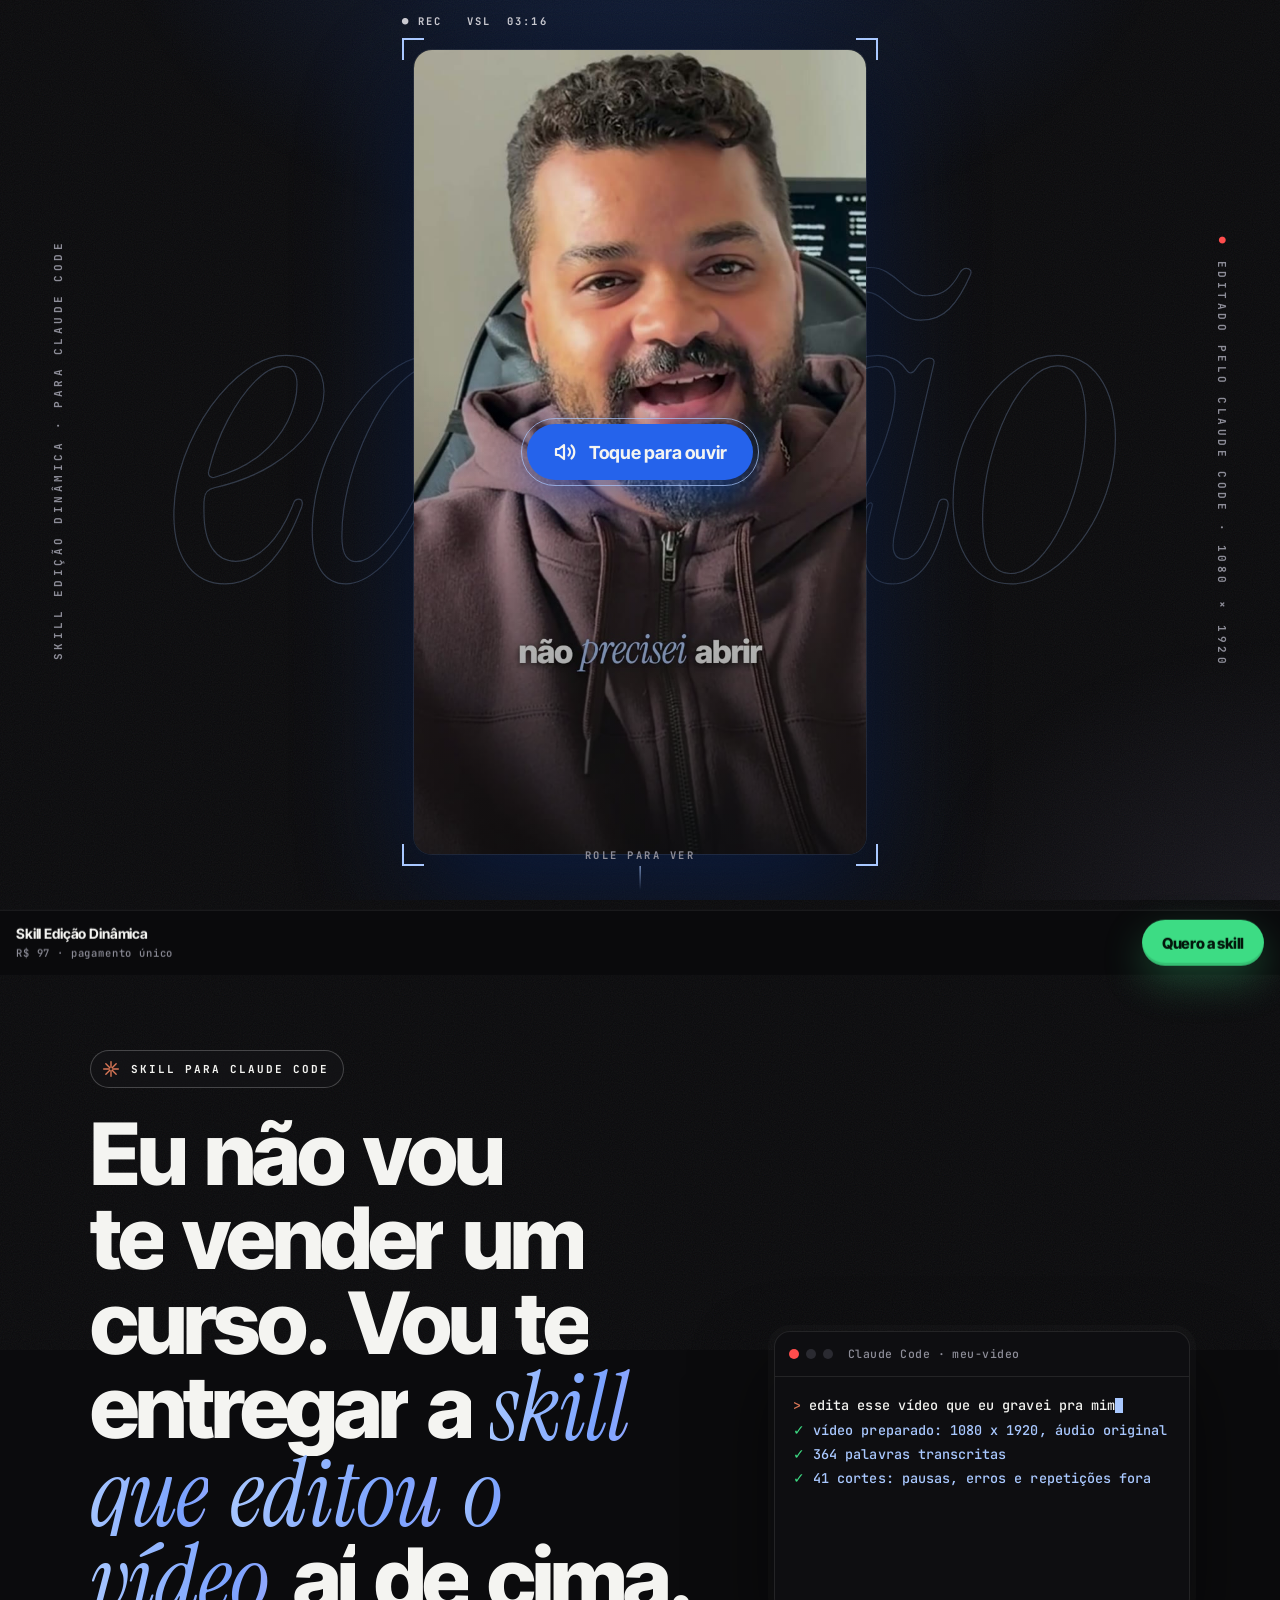
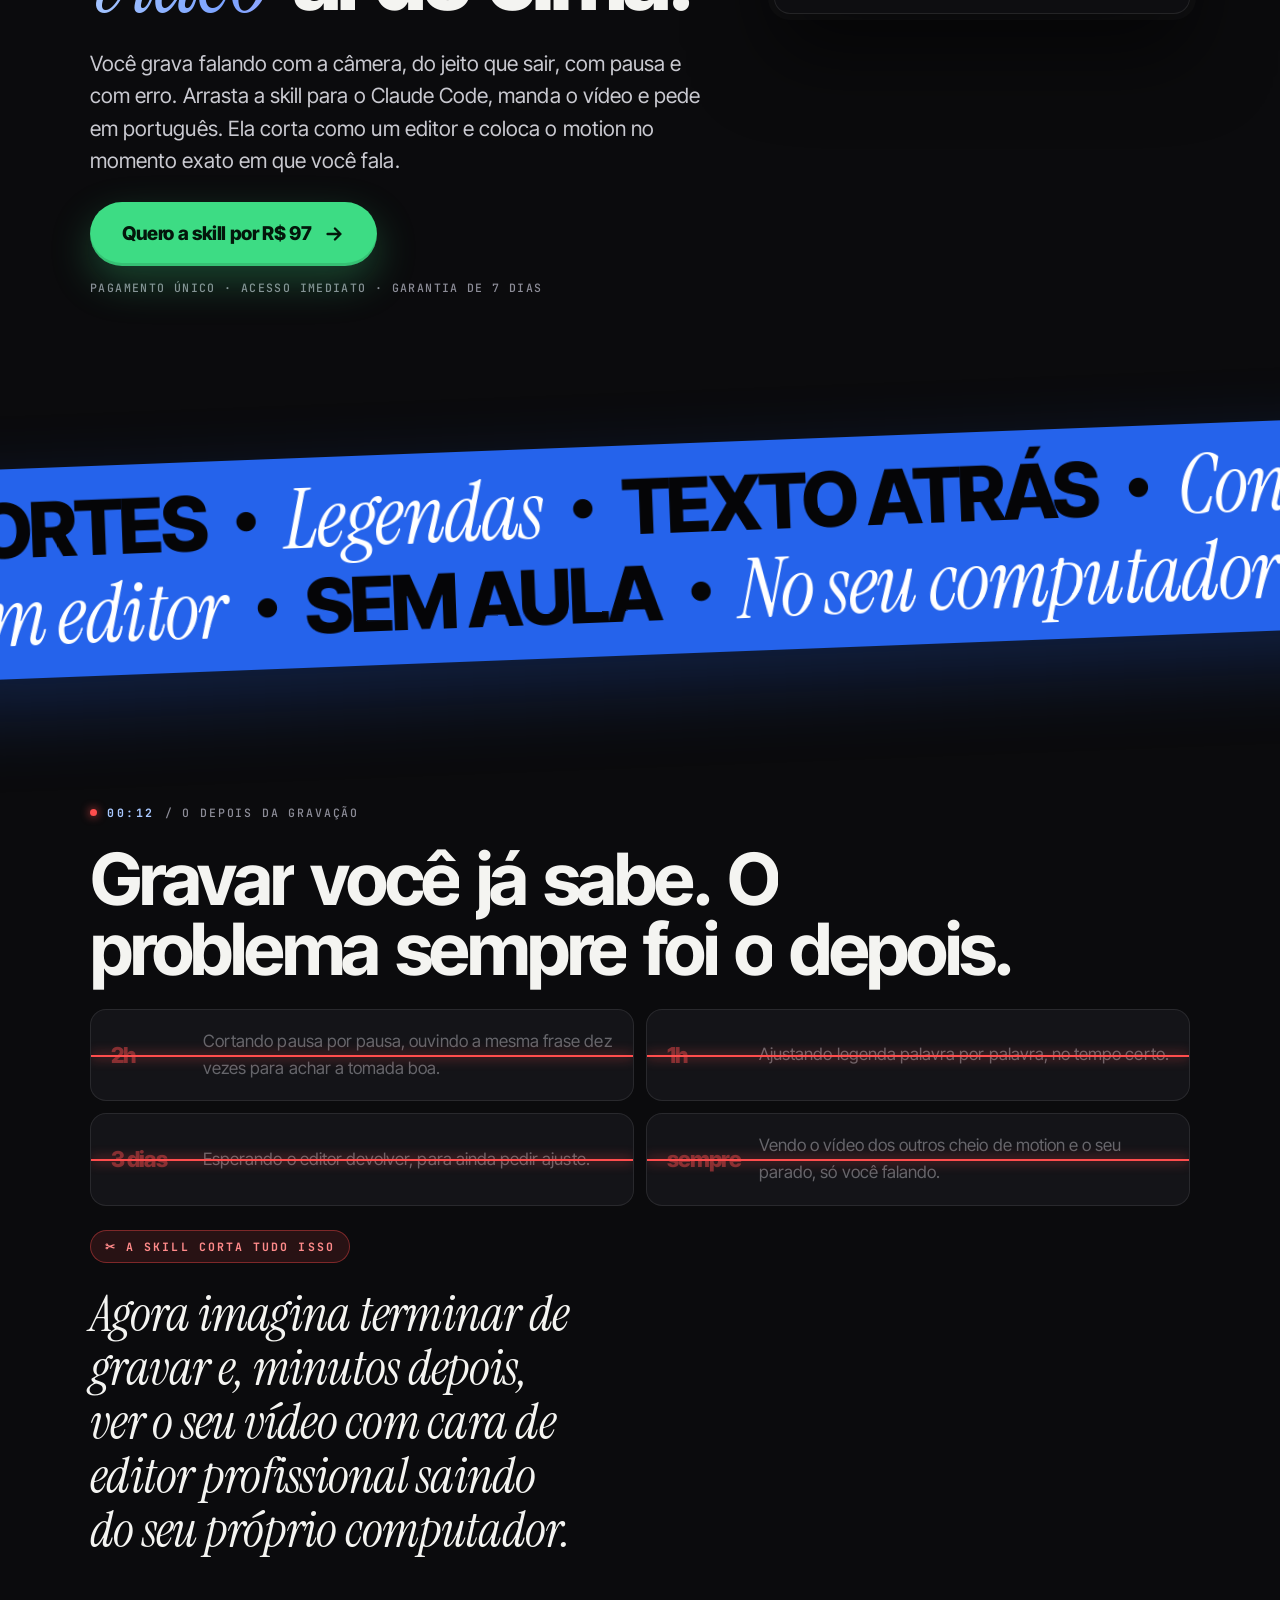
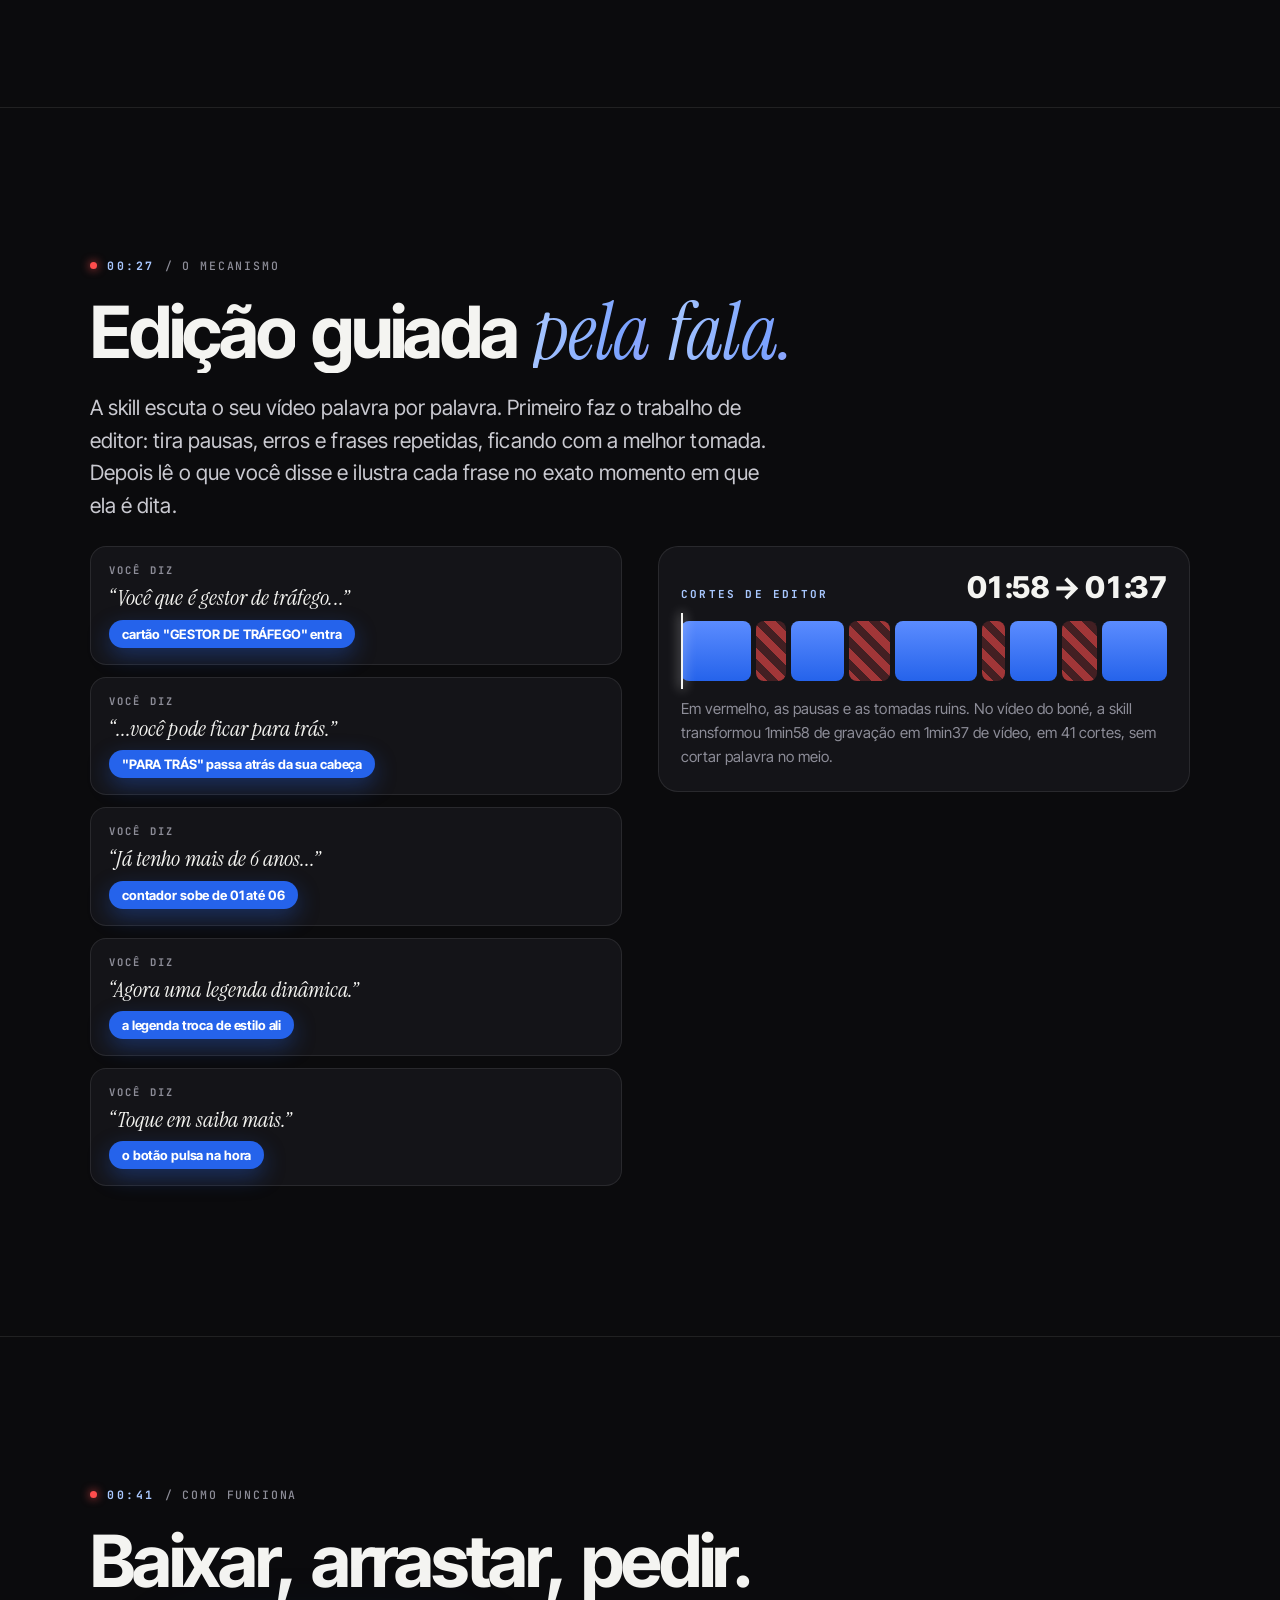
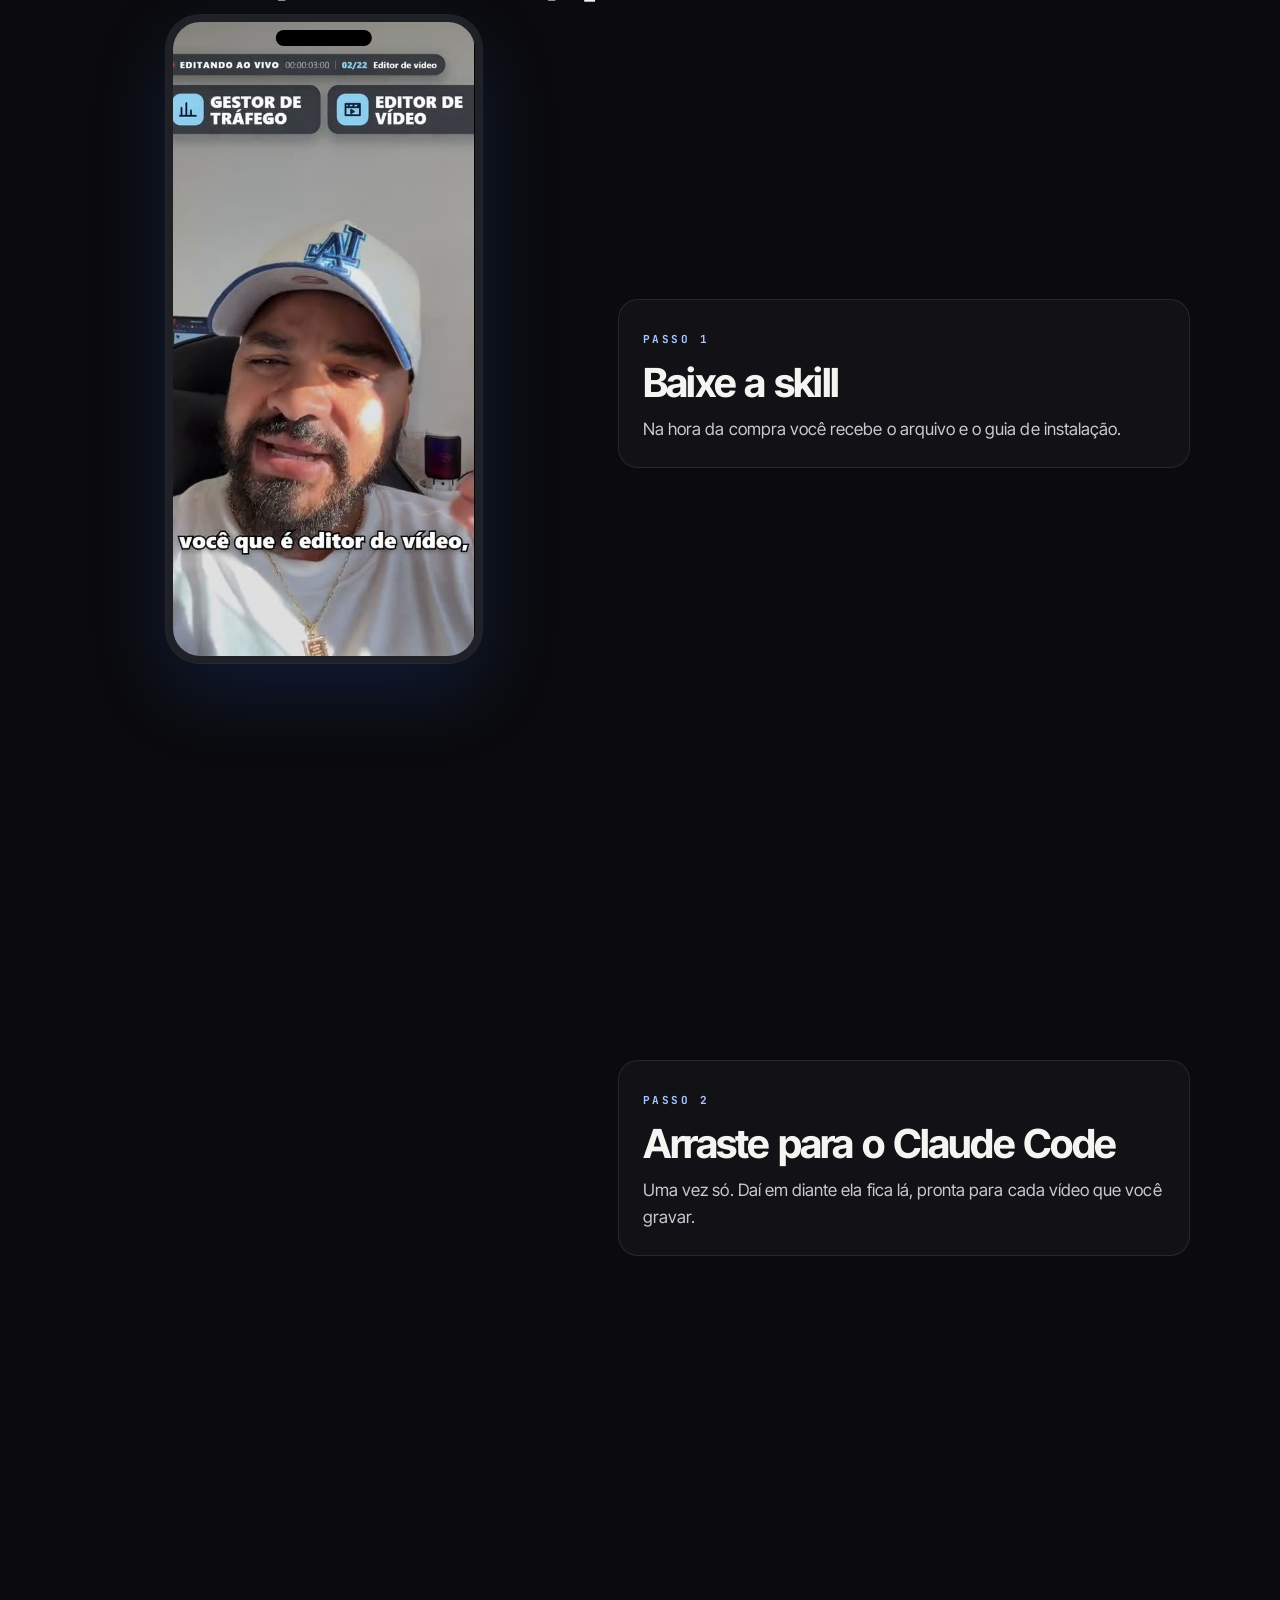
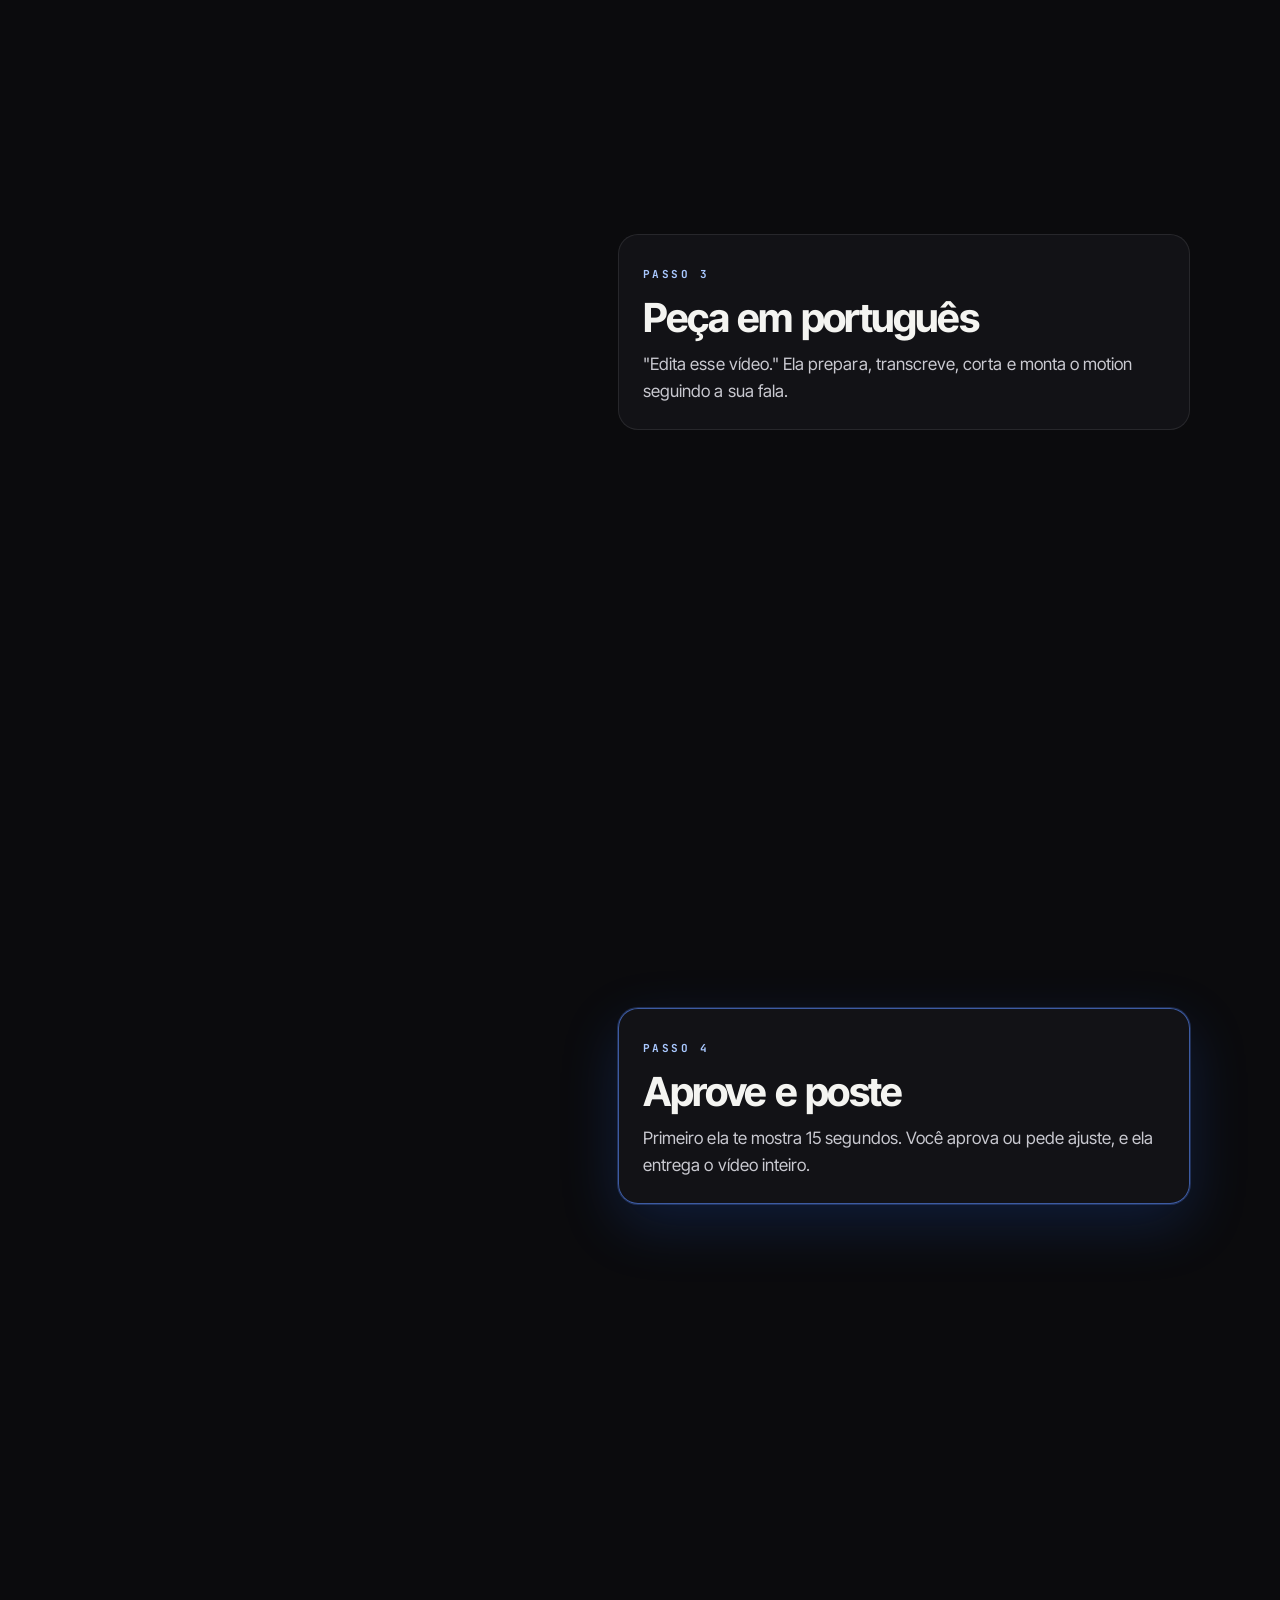
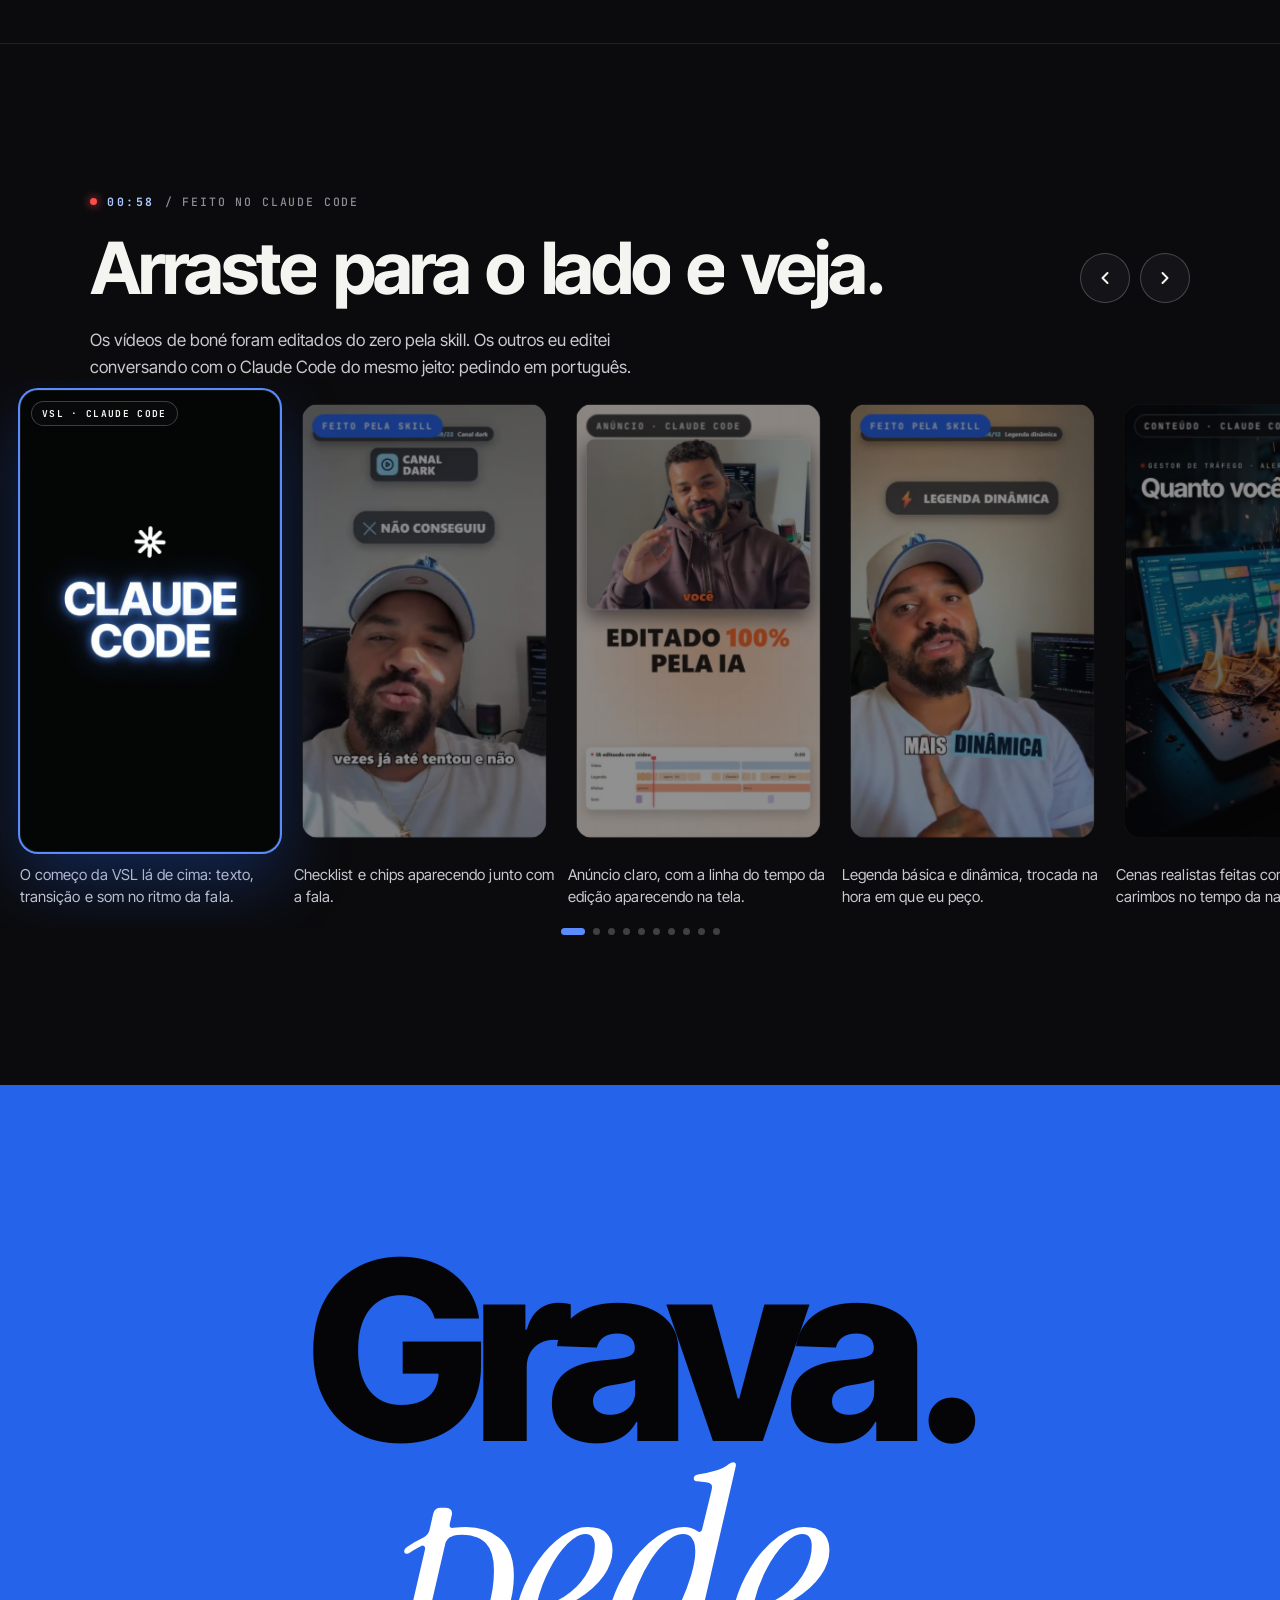
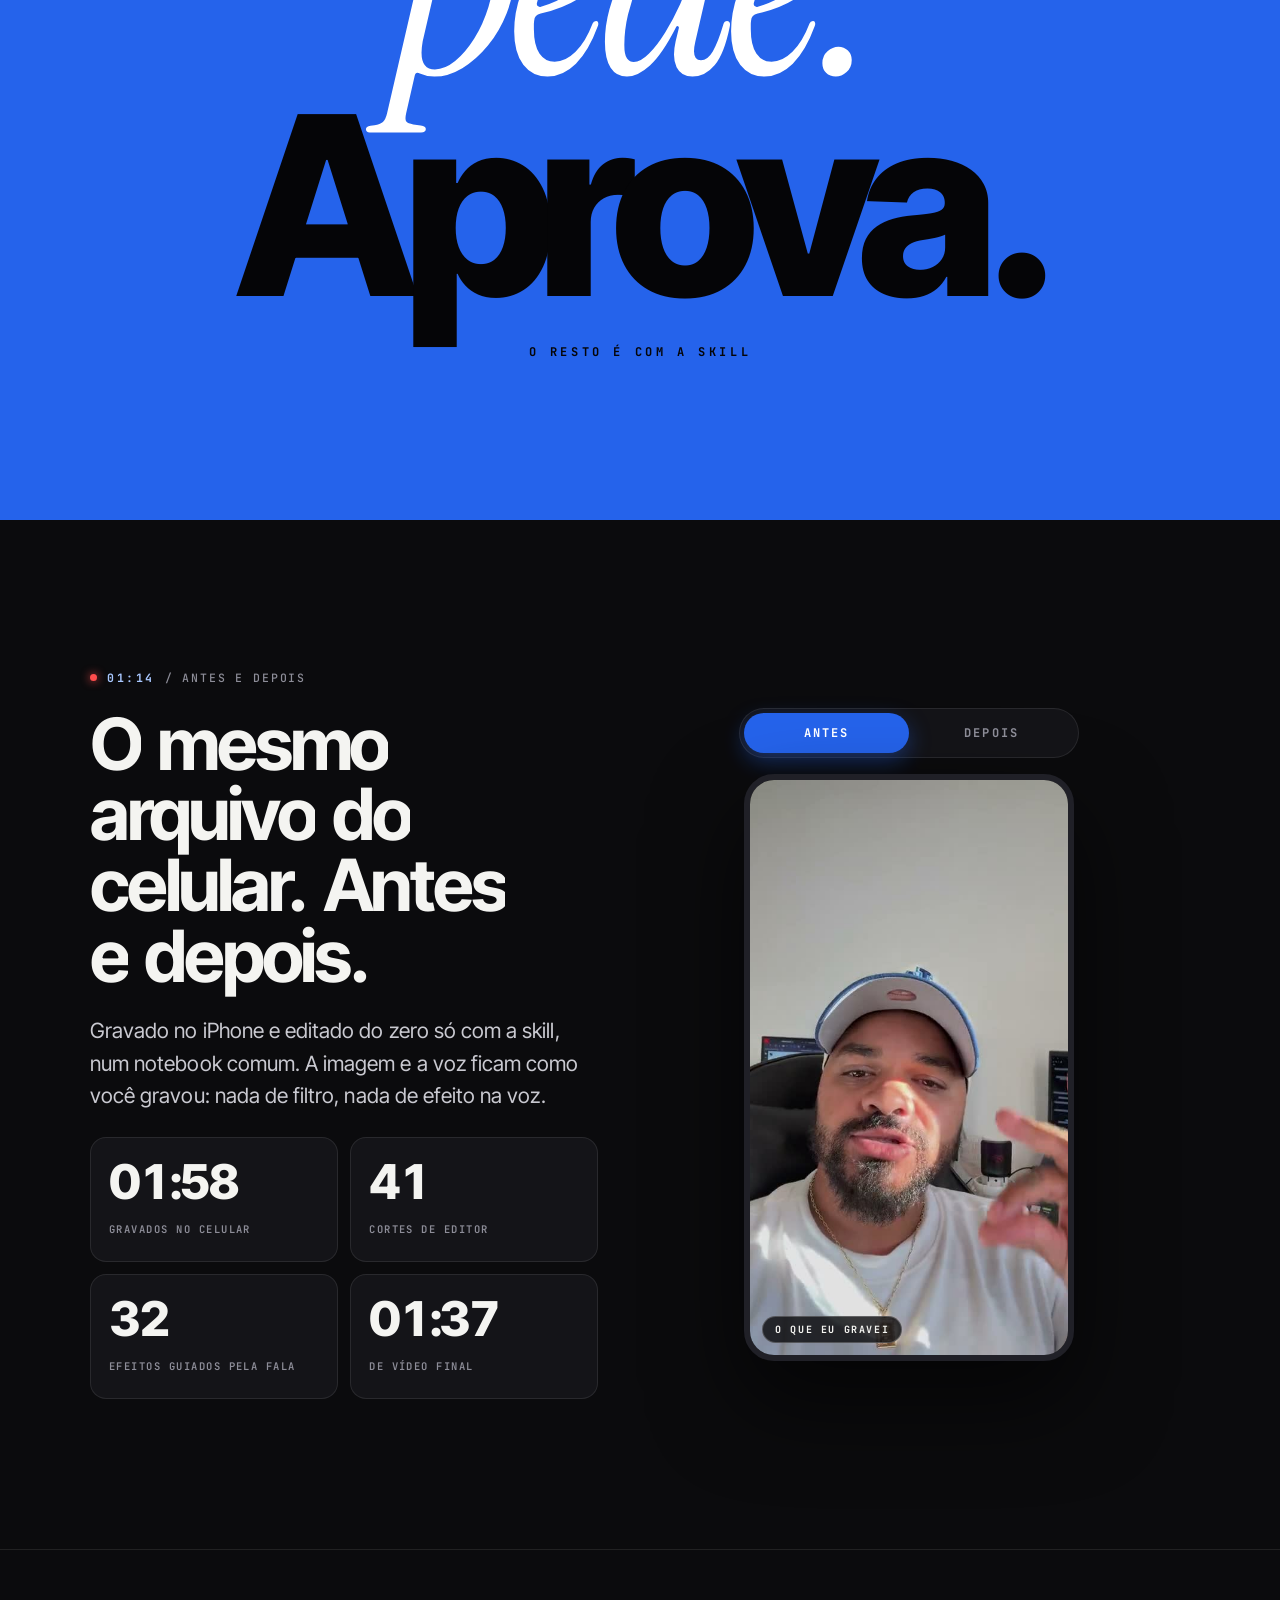
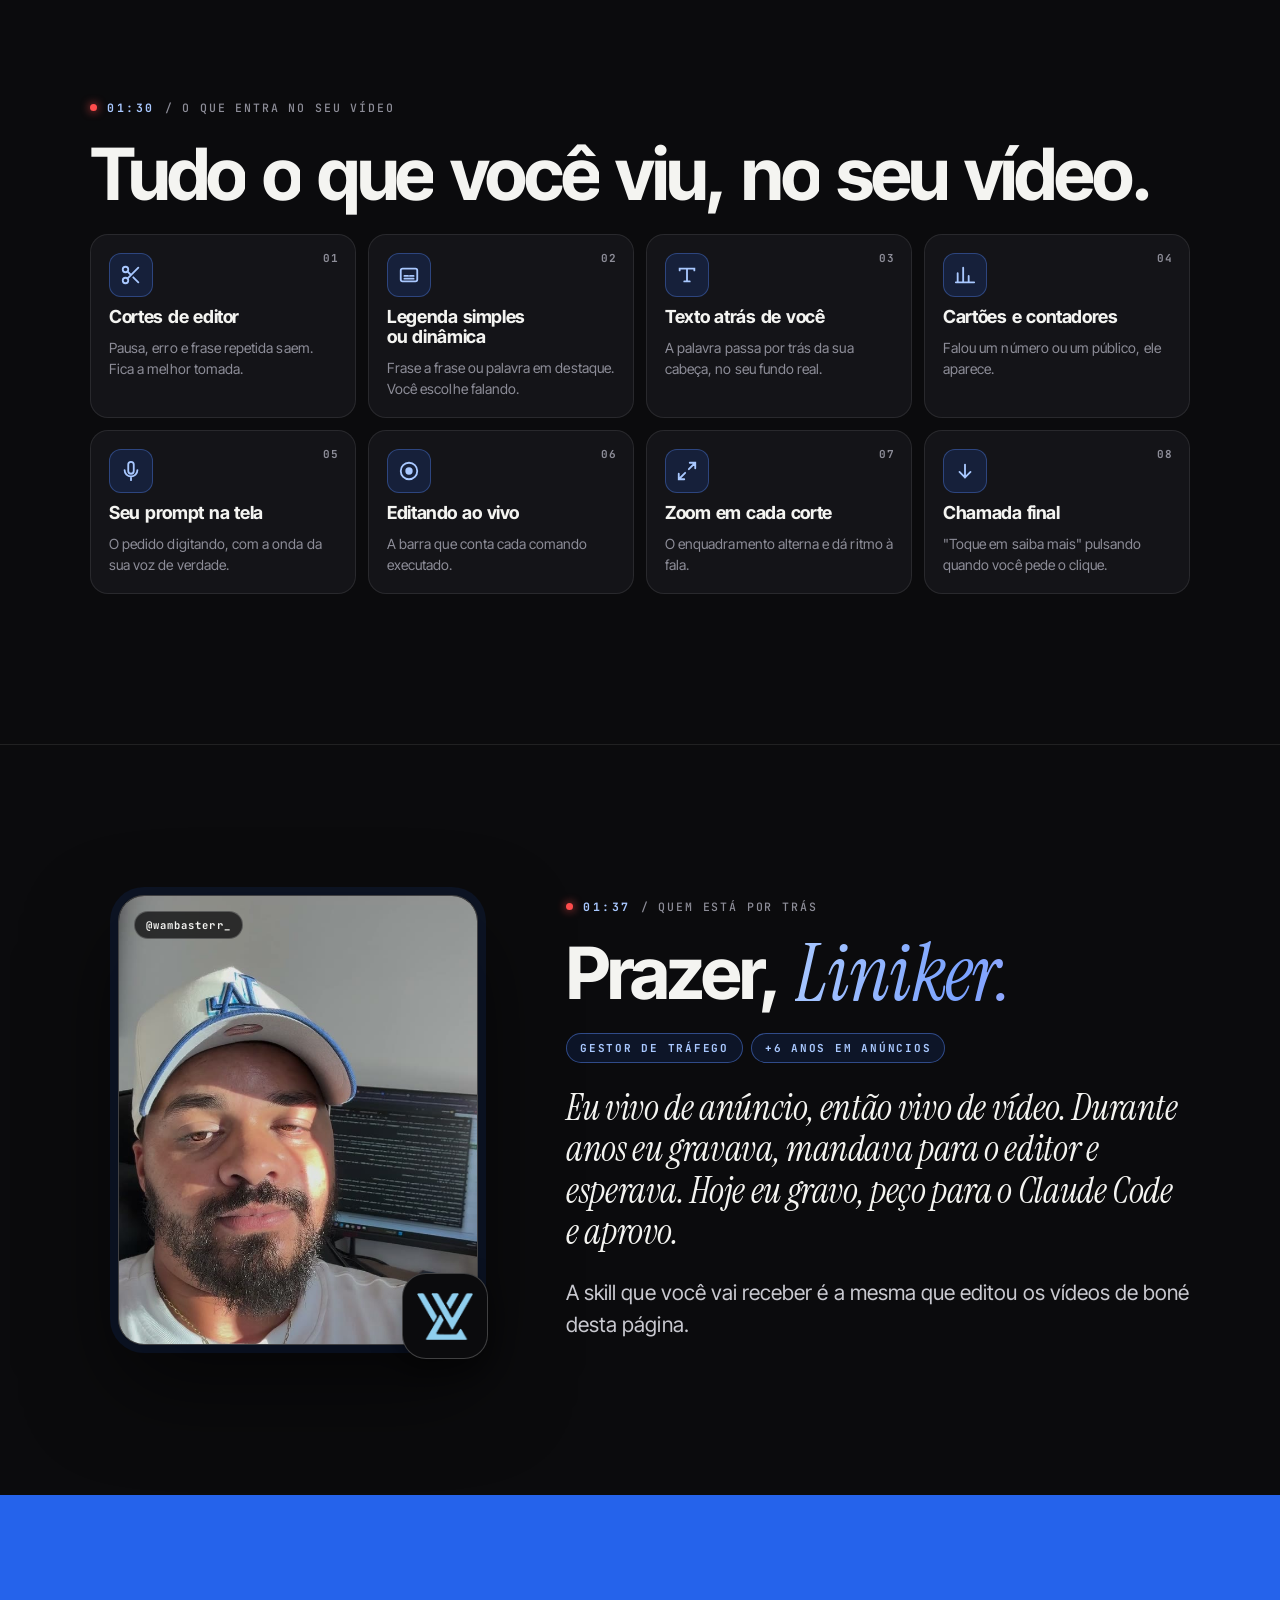
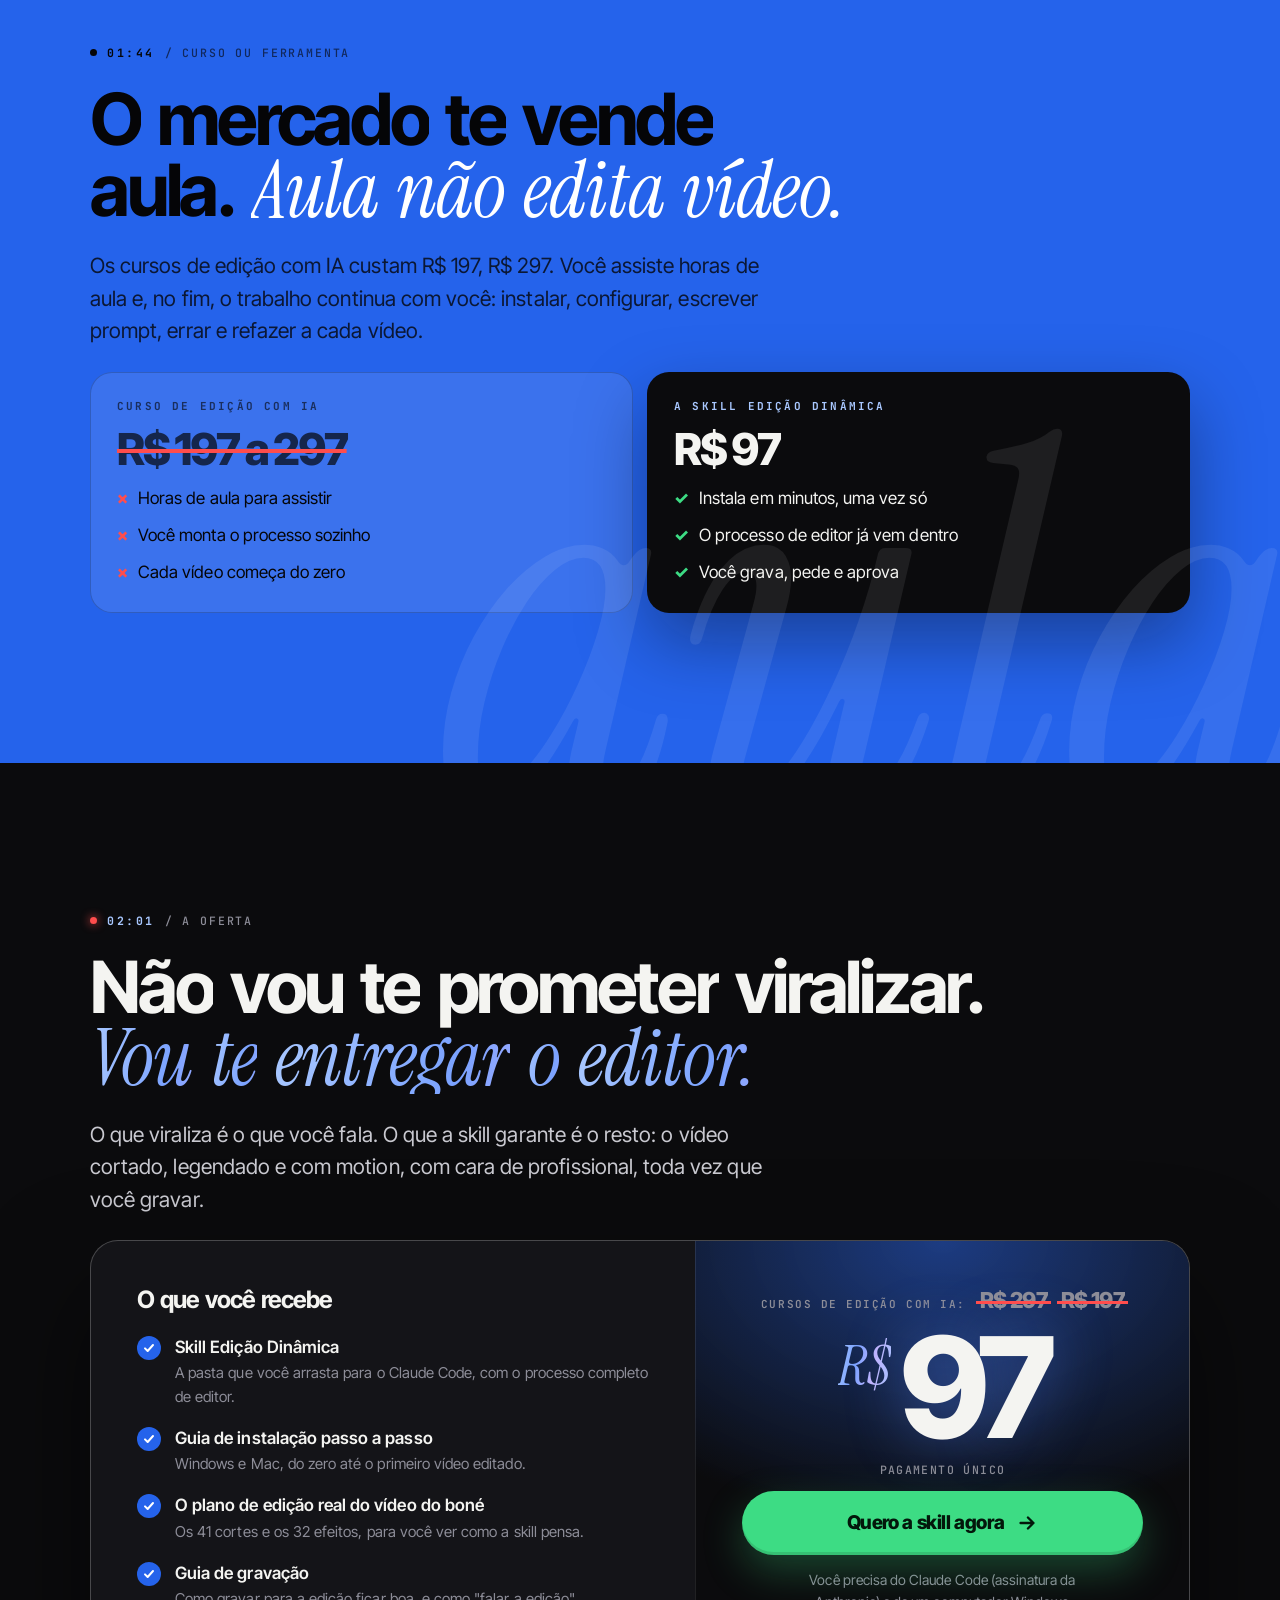
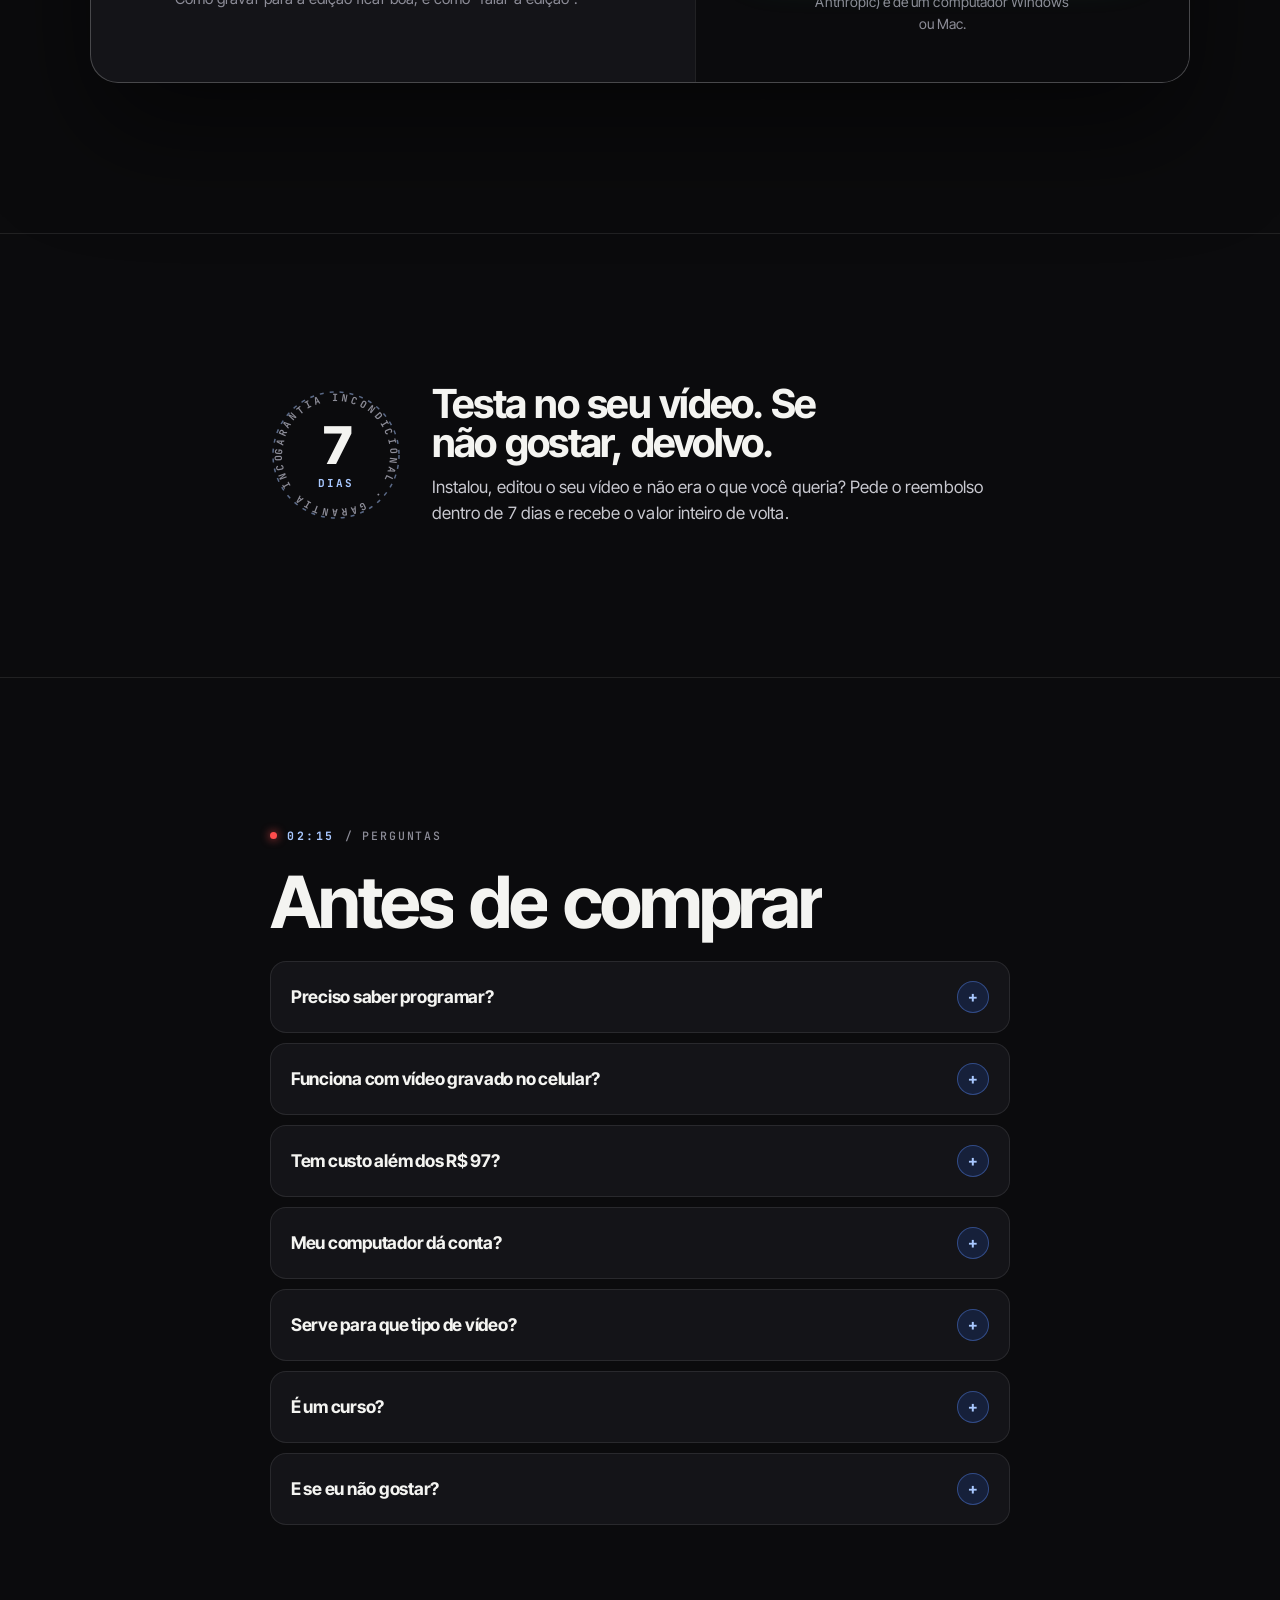
==== edicao-ia.html @ 7c45f340 "Site principal novo: hub com as 4 frentes e páginas próprias - Página principal vira o hub: rede 3D " ====
<!doctype html>
<html lang="pt-BR">
<head>
<meta charset="utf-8">
<meta name="viewport" content="width=device-width, initial-scale=1, viewport-fit=cover">
<title>Edição com IA · Skill Edição Dinâmica · Liniker Wambaster</title>
<meta name="description" content="A skill para Claude Code que corta como editor e coloca motion no momento exato em que você fala.">
<meta name="theme-color" content="#0B0B0D">
<meta property="og:title" content="Skill Edição Dinâmica">
<meta property="og:description" content="Grave, arraste a skill para o Claude Code e peça. Ela corta como editor e coloca o motion no ritmo da sua fala.">
<meta property="og:image" content="/assets/videos/vsl-capa.jpg?v=3">
<meta property="og:type" content="website">
<link rel="preconnect" href="https://fonts.googleapis.com">
<link rel="preconnect" href="https://fonts.gstatic.com" crossorigin>
<link rel="stylesheet" href="https://fonts.googleapis.com/css2?family=Inter+Tight:ital,wght@0,400;0,500;0,600;0,700;0,800;1,400&family=Instrument+Serif:ital@0;1&family=JetBrains+Mono:wght@500;600;700&display=swap">
<link rel="stylesheet" href="/assets/css/site.css?v=3">
<link rel="preload" as="image" href="/assets/videos/vsl-capa.jpg?v=3">
<link rel="icon" type="image/png" href="/assets/img/favicon.png">
<link rel="apple-touch-icon" href="/assets/img/apple-touch-icon.png">
<script>
/* TRAVA da VSL: o conteúdo abaixo do vídeo só aparece quando a pessoa chega no ponto da oferta (liberaEm no LP_CONFIG).
   Quem já liberou antes (remarketing) ou chega com ?oferta no link vê tudo na hora. */
(function (d) {
  d.classList.add("js");
  var livre = /[?&]oferta(=|&|$)/.test(location.search) || location.hash === "#oferta";
  try { livre = livre || localStorage.getItem("lp_liberada") === "1"; } catch (e) {}
  if (!livre) d.classList.add("trava");
})(document.documentElement);
</script>
<!-- Se preferir colar o código padrão do Pixel aqui, deixe "pixelId" vazio no LP_CONFIG para não carregar duas vezes. -->
</head>
<body>
<div class="aurora" aria-hidden="true"></div>
<div class="grao" aria-hidden="true"></div>

<!-- barra de progresso da página, como a linha do tempo de um vídeo -->
<div class="progresso" id="progresso" aria-hidden="true"><div class="trilho-p"><div class="enche" id="enche"></div></div><span class="tempo" id="tempo">00:00</span></div>

<!-- ===================== 1ª TELA: SÓ O VÍDEO ===================== -->
<section class="vsl" id="topo" aria-label="Vídeo de apresentação">
  <div class="player-moldura">
    <div class="player" id="player">
      <video id="vsl" playsinline autoplay muted preload="metadata" poster="/assets/videos/vsl-capa.jpg?v=3">
        <source src="/assets/videos/vsl.mp4?v=3" type="video/mp4">
      </video>
      <button class="ouvir" id="ouvir" type="button" aria-label="Ativar o som e assistir desde o começo">
        <span><svg viewBox="0 0 24 24" fill="none" stroke="currentColor" stroke-width="2.2" stroke-linecap="round" stroke-linejoin="round"><path d="M11 5L6 9H3v6h3l5 4V5z"/><path d="M15.5 8.5a5 5 0 0 1 0 7M18.5 5.5a9 9 0 0 1 0 13"/></svg>Toque para ouvir</span>
      </button>
    </div>
  </div>
  <span class="vsl-lado esq" aria-hidden="true">SKILL EDIÇÃO DINÂMICA · PARA CLAUDE CODE</span>
  <span class="vsl-lado dir" aria-hidden="true"><b>●</b> EDITADO PELO CLAUDE CODE · 1080 × 1920</span>
  <a class="rolar" id="rolar" href="#abertura">ROLE PARA VER<i></i></a>
</section>

<main>
  <!-- ===================== ECO DO ANÚNCIO ===================== -->
  <section class="secao abertura" id="abertura">
    <div class="miolo grade">
      <div class="pilha">
        <span class="selo-claude sobe"><svg viewBox="0 0 40 40" aria-hidden="true"><g fill="#D97757"><rect x="18.6" y="4" width="2.8" height="14" rx="1.4"/><rect x="18.6" y="4" width="2.8" height="14" rx="1.4" transform="rotate(45 20 20)"/><rect x="18.6" y="4" width="2.8" height="14" rx="1.4" transform="rotate(90 20 20)"/><rect x="18.6" y="4" width="2.8" height="14" rx="1.4" transform="rotate(135 20 20)"/><rect x="18.6" y="4" width="2.8" height="14" rx="1.4" transform="rotate(180 20 20)"/><rect x="18.6" y="4" width="2.8" height="14" rx="1.4" transform="rotate(225 20 20)"/><rect x="18.6" y="4" width="2.8" height="14" rx="1.4" transform="rotate(270 20 20)"/><rect x="18.6" y="4" width="2.8" height="14" rx="1.4" transform="rotate(315 20 20)"/></g></svg>Skill para Claude Code</span>
        <h1 class="cinetico" data-cinetico>Eu não vou te vender um curso. Vou te entregar a <span class="grifo marca-texto">skill que editou o vídeo</span> aí de cima.</h1>
        <p class="lead sobe">Você grava falando com a câmera, do jeito que sair, com pausa e com erro. Arrasta a skill para o Claude Code, manda o vídeo e pede em português. Ela corta como um editor e coloca o motion no momento exato em que você fala.</p>
        <div class="chamada sobe">
          <a class="cta comprar" href="#oferta" data-local="abertura"><span>Quero a skill por R$&nbsp;<span class="preco-v">97</span></span><svg viewBox="0 0 24 24" fill="none" stroke="currentColor" stroke-width="2.6" stroke-linecap="round" stroke-linejoin="round"><path d="M5 12h14M13 6l6 6-6 6"/></svg></a>
          <span class="micro">Pagamento único · Acesso imediato · Garantia de 7 dias</span>
        </div>
      </div>
      <div class="janela sobe" aria-label="Exemplo de conversa com o Claude Code">
        <div class="barra"><i></i><i></i><i></i><span>Claude Code · meu-video</span></div>
        <div class="corpo" id="term">
          <div class="eu"><span id="term-texto">edita esse vídeo que eu gravei pra mim</span><span class="cursor-t"></span></div>
          <div class="ok t-linha">vídeo preparado: 1080 x 1920, áudio original</div>
          <div class="ok t-linha">364 palavras transcritas</div>
          <div class="ok t-linha">41 cortes: pausas, erros e repetições fora</div>
          <div class="ok t-linha">32 efeitos no ritmo da sua fala</div>
          <div class="t-linha" style="color:var(--papel)">Pronto. Amostra de 15 s para você aprovar.</div>
        </div>
      </div>
    </div>
  </section>

  <div class="faixa-viva" aria-hidden="true">
    <div class="linha-f"><span>Cortes</span><span class="ponto">●</span><span class="vazado">Legendas</span><span class="ponto">●</span><span>Texto atrás</span><span class="ponto">●</span><span class="vazado">Contadores</span><span class="ponto">●</span><span>Motion</span><span class="ponto">●</span><span class="vazado">Zoom</span><span class="ponto">●</span><span>Cortes</span><span class="ponto">●</span><span class="vazado">Legendas</span><span class="ponto">●</span><span>Texto atrás</span><span class="ponto">●</span><span class="vazado">Contadores</span><span class="ponto">●</span><span>Motion</span><span class="ponto">●</span><span class="vazado">Zoom</span><span class="ponto">●</span></div>
    <div class="linha-f volta"><span class="vazado">Sem editor</span><span class="ponto">●</span><span>Sem aula</span><span class="ponto">●</span><span class="vazado">No seu computador</span><span class="ponto">●</span><span>Em português</span><span class="ponto">●</span><span class="vazado">Sem editor</span><span class="ponto">●</span><span>Sem aula</span><span class="ponto">●</span><span class="vazado">No seu computador</span><span class="ponto">●</span><span>Em português</span><span class="ponto">●</span></div>
  </div>

  <!-- ===================== EMPATIA ===================== -->
  <section class="secao">
    <div class="miolo pilha">
      <span class="tc sobe">00:12 <b>/ o depois da gravação</b></span>
      <h2 class="cinetico" data-cinetico>Gravar você já sabe. O problema sempre foi o depois.</h2>
      <div class="dores sobe" id="dores">
        <div class="dor" style="--i:0"><span class="tempo">2h</span><p>Cortando pausa por pausa, ouvindo a mesma frase dez vezes para achar a tomada boa.</p></div>
        <div class="dor" style="--i:1"><span class="tempo">1h</span><p>Ajustando legenda palavra por palavra, no tempo certo.</p></div>
        <div class="dor" style="--i:2"><span class="tempo">3 dias</span><p>Esperando o editor devolver, para ainda pedir ajuste.</p></div>
        <div class="dor" style="--i:3"><span class="tempo">sempre</span><p>Vendo o vídeo dos outros cheio de motion e o seu parado, só você falando.</p></div>
      </div>
      <span class="tesoura sobe">✂ A SKILL CORTA TUDO ISSO</span>
      <p class="sonho sobe">Agora imagina terminar de gravar e, minutos depois, ver o seu vídeo com cara de editor profissional saindo do seu próprio computador.</p>
    </div>
  </section>

  <!-- ===================== MECANISMO ===================== -->
  <section class="secao">
    <div class="miolo pilha">
      <span class="tc sobe">00:27 <b>/ o mecanismo</b></span>
      <h2 class="cinetico" data-cinetico>Edição guiada <span class="grifo">pela fala.</span></h2>
      <p class="lead sobe">A skill escuta o seu vídeo palavra por palavra. Primeiro faz o trabalho de editor: tira pausas, erros e frases repetidas, ficando com a melhor tomada. Depois lê o que você disse e ilustra cada frase no exato momento em que ela é dita.</p>
      <div class="mec-grade">
        <div class="falas sobe">
          <div class="fala"><span class="quem">VOCÊ DIZ</span><q>Você que é gestor de tráfego...</q><span class="efeito" style="--i:0">cartão "GESTOR DE TRÁFEGO" entra</span></div>
          <div class="fala"><span class="quem">VOCÊ DIZ</span><q>...você pode ficar para trás.</q><span class="efeito" style="--i:1">"PARA TRÁS" passa atrás da sua cabeça</span></div>
          <div class="fala"><span class="quem">VOCÊ DIZ</span><q>Já tenho mais de 6 anos...</q><span class="efeito" style="--i:2">contador sobe de 01 até 06</span></div>
          <div class="fala"><span class="quem">VOCÊ DIZ</span><q>Agora uma legenda dinâmica.</q><span class="efeito" style="--i:3">a legenda troca de estilo ali</span></div>
          <div class="fala"><span class="quem">VOCÊ DIZ</span><q>Toque em saiba mais.</q><span class="efeito" style="--i:4">o botão pulsa na hora</span></div>
        </div>
        <div class="cortes sobe" aria-label="Linha do tempo com pausas sendo cortadas">
          <div class="topo"><span>CORTES DE EDITOR</span><strong>01:58 → 01:37</strong></div>
          <div class="faixa">
            <i class="c" style="--w:12"></i><i class="p" style="--w:5;--d:0s"></i><i class="c" style="--w:9"></i><i class="p" style="--w:7;--d:.3s"></i><i class="c" style="--w:14"></i><i class="p" style="--w:4;--d:.6s"></i><i class="c" style="--w:8"></i><i class="p" style="--w:6;--d:.9s"></i><i class="c" style="--w:11"></i>
            <span class="cabeca"></span>
          </div>
          <p class="legenda-c">Em vermelho, as pausas e as tomadas ruins. No vídeo do boné, a skill transformou 1min58 de gravação em 1min37 de vídeo, em 41 cortes, sem cortar palavra no meio.</p>
        </div>
      </div>
    </div>
  </section>

  <!-- ===================== COMO FUNCIONA (celular fixo) ===================== -->
  <section class="secao" id="como">
    <div class="miolo pilha">
      <span class="tc sobe">00:41 <b>/ como funciona</b></span>
      <h2 class="cinetico" data-cinetico>Baixar, arrastar, pedir.</h2>
    </div>
    <div class="miolo historia">
      <div class="fone-fixo" aria-hidden="true">
        <div class="fone">
          <div class="cena cena-baixa ativa" data-cena="0"><div class="arquivo">.zip</div><div class="barra-b"><i></i></div><span class="rotulo-b">edicao-dinamica.zip</span></div>
          <div class="cena cena-arrasta" data-cena="1"><div class="arquivo-m">.zip</div><div class="term-m"><div class="ok">✓ skill instalada</div><div class="ok">✓ edicao-dinamica</div></div></div>
          <div class="cena cena-pede" data-cena="2"><div class="chat"><div class="eu">edita esse vídeo</div><div class="ok" style="--i:0">✓ vídeo preparado</div><div class="ok" style="--i:1">✓ fala transcrita</div><div class="ok" style="--i:2">✓ 41 cortes</div><div class="ok" style="--i:3">✓ 32 efeitos</div><div class="ok" style="--i:4">✓ amostra de 15 s</div></div></div>
          <div class="cena cena-pronto" data-cena="3"><video data-src="/assets/videos/depois.mp4" poster="/assets/videos/depois.jpg" muted loop playsinline preload="none"></video></div>
        </div>
      </div>
      <div class="etapas">
        <div class="etapa ativa" data-etapa="0"><div class="cartao-e"><span class="n">PASSO 1</span><h3>Baixe a skill</h3><p>Na hora da compra você recebe o arquivo e o guia de instalação.</p></div></div>
        <div class="etapa" data-etapa="1"><div class="cartao-e"><span class="n">PASSO 2</span><h3>Arraste para o Claude Code</h3><p>Uma vez só. Daí em diante ela fica lá, pronta para cada vídeo que você gravar.</p></div></div>
        <div class="etapa" data-etapa="2"><div class="cartao-e"><span class="n">PASSO 3</span><h3>Peça em português</h3><p>"Edita esse vídeo." Ela prepara, transcreve, corta e monta o motion seguindo a sua fala.</p></div></div>
        <div class="etapa" data-etapa="3"><div class="cartao-e"><span class="n">PASSO 4</span><h3>Aprove e poste</h3><p>Primeiro ela te mostra 15 segundos. Você aprova ou pede ajuste, e ela entrega o vídeo inteiro.</p></div></div>
      </div>
    </div>
  </section>

  <!-- ===================== GALERIA ===================== -->
  <section class="secao" id="galeria">
    <div class="miolo pilha">
      <span class="tc sobe">00:58 <b>/ feito no Claude Code</b></span>
      <div class="galeria-topo">
        <h2 class="cinetico" data-cinetico>Arraste para o lado e veja.</h2>
        <div class="setas"><button type="button" id="ant" aria-label="Vídeo anterior"><svg viewBox="0 0 24 24" fill="none" stroke="currentColor" stroke-width="2.4" stroke-linecap="round" stroke-linejoin="round"><path d="M15 6l-6 6 6 6"/></svg></button><button type="button" id="prox" aria-label="Próximo vídeo"><svg viewBox="0 0 24 24" fill="none" stroke="currentColor" stroke-width="2.4" stroke-linecap="round" stroke-linejoin="round"><path d="M9 6l6 6-6 6"/></svg></button></div>
      </div>
      <p class="lead sobe" style="font-size:17px">Os vídeos de boné foram editados do zero pela skill. Os outros eu editei conversando com o Claude Code do mesmo jeito: pedindo em português.</p>
    </div>
    <div class="trilho" id="trilho">
      <figure class="peca" style="margin:0"><div class="tela" style="background-image:url(/assets/videos/vsl3-gancho.jpg)"><video data-src="/assets/videos/vsl3-gancho.mp4" poster="/assets/videos/vsl3-gancho.jpg" muted loop playsinline preload="none"></video><span class="tag">VSL · CLAUDE CODE</span></div><figcaption class="desc">O começo da VSL lá de cima: texto, transição e som no ritmo da fala.</figcaption></figure>
      <figure class="peca" style="margin:0"><div class="tela" style="background-image:url(/assets/videos/skill-a.jpg)"><video data-src="/assets/videos/skill-a.mp4" poster="/assets/videos/skill-a.jpg" muted loop playsinline preload="none"></video><span class="tag skill">FEITO PELA SKILL</span></div><figcaption class="desc">Checklist e chips aparecendo junto com a fala.</figcaption></figure>
      <figure class="peca" style="margin:0"><div class="tela" style="background-image:url(/assets/videos/crt-ia100.jpg)"><video data-src="/assets/videos/crt-ia100.mp4" poster="/assets/videos/crt-ia100.jpg" muted loop playsinline preload="none"></video><span class="tag">ANÚNCIO · CLAUDE CODE</span></div><figcaption class="desc">Anúncio claro, com a linha do tempo da edição aparecendo na tela.</figcaption></figure>
      <figure class="peca" style="margin:0"><div class="tela" style="background-image:url(/assets/videos/crt-legenda.jpg)"><video data-src="/assets/videos/crt-legenda.mp4" poster="/assets/videos/crt-legenda.jpg" muted loop playsinline preload="none"></video><span class="tag skill">FEITO PELA SKILL</span></div><figcaption class="desc">Legenda básica e dinâmica, trocada na hora em que eu peço.</figcaption></figure>
      <figure class="peca" style="margin:0"><div class="tela" style="background-image:url(/assets/videos/conteudo-anuncios.jpg)"><video data-src="/assets/videos/conteudo-anuncios.mp4" poster="/assets/videos/conteudo-anuncios.jpg" muted loop playsinline preload="none"></video><span class="tag">CONTEÚDO · CLAUDE CODE</span></div><figcaption class="desc">Cenas realistas feitas com IA, prints e carimbos no tempo da narração.</figcaption></figure>
      <figure class="peca" style="margin:0"><div class="tela" style="background-image:url(/assets/videos/skill-b.jpg)"><video data-src="/assets/videos/skill-b.mp4" poster="/assets/videos/skill-b.jpg" muted loop playsinline preload="none"></video><span class="tag skill">FEITO PELA SKILL</span></div><figcaption class="desc">Cartões que entram quando você fala o assunto.</figcaption></figure>
      <figure class="peca" style="margin:0"><div class="tela" style="background-image:url(/assets/videos/crt-passos.jpg)"><video data-src="/assets/videos/crt-passos.mp4" poster="/assets/videos/crt-passos.jpg" muted loop playsinline preload="none"></video><span class="tag">ANÚNCIO · CLAUDE CODE</span></div><figcaption class="desc">Passo a passo com as janelas do Claude Code entrando em cena.</figcaption></figure>
      <figure class="peca" style="margin:0"><div class="tela" style="background-image:url(/assets/videos/crt-cartoes.jpg)"><video data-src="/assets/videos/crt-cartoes.mp4" poster="/assets/videos/crt-cartoes.jpg" muted loop playsinline preload="none"></video><span class="tag skill">FEITO PELA SKILL</span></div><figcaption class="desc">Um cartão para cada público que eu cito.</figcaption></figure>
      <figure class="peca" style="margin:0"><div class="tela" style="background-image:url(/assets/videos/promo-camadas.jpg)"><video data-src="/assets/videos/promo-camadas.mp4" poster="/assets/videos/promo-camadas.jpg" muted loop playsinline preload="none"></video><span class="tag">PROMO · CLAUDE CODE</span></div><figcaption class="desc">A cena se abre em camadas de vidro.</figcaption></figure>
      <figure class="peca" style="margin:0"><div class="tela" style="background-image:url(/assets/videos/airfryer-a.jpg)"><video data-src="/assets/videos/airfryer-a.mp4" poster="/assets/videos/airfryer-a.jpg" muted loop playsinline preload="none"></video><span class="tag">ANÚNCIO · CLAUDE CODE</span></div><figcaption class="desc">Anúncio de produto com gancho e passos acelerados.</figcaption></figure>
    </div>
    <div class="pontos" id="pontos" aria-hidden="true"></div>
  </section>

  <!-- ===================== INTERLÚDIO: PALAVRA GIGANTE ===================== -->
  <section class="gigante" aria-label="Grava, pede, aprova">
    <p class="gig-pal"><span class="sobe">Grava.</span><span class="ita sobe" style="--d:.15s">pede.</span><span class="sobe" style="--d:.3s">Aprova.</span></p>
    <p class="gig-mini sobe" style="--d:.45s">O RESTO É COM A SKILL</p>
  </section>

  <!-- ===================== ANTES E DEPOIS ===================== -->
  <section class="secao">
    <div class="miolo prova-grade">
      <div class="pilha">
        <span class="tc sobe">01:14 <b>/ antes e depois</b></span>
        <h2 class="cinetico" data-cinetico>O mesmo arquivo do celular. Antes e depois.</h2>
        <p class="lead sobe">Gravado no iPhone e editado do zero só com a skill, num notebook comum. A imagem e a voz ficam como você gravou: nada de filtro, nada de efeito na voz.</p>
        <div class="numeros sobe" id="numeros">
          <div class="num"><strong data-conta="01:58">00:00</strong><span>gravados no celular</span></div>
          <div class="num"><strong data-conta="41">0</strong><span>cortes de editor</span></div>
          <div class="num"><strong data-conta="32">0</strong><span>efeitos guiados pela fala</span></div>
          <div class="num"><strong data-conta="01:37">00:00</strong><span>de vídeo final</span></div>
        </div>
      </div>
      <div class="comparar sobe">
        <div class="alternar" id="alternar" role="group" aria-label="Mostrar antes ou depois">
          <span class="pilula"></span>
          <button type="button" aria-pressed="true" data-lado="antes">ANTES</button>
          <button type="button" aria-pressed="false" data-lado="depois">DEPOIS</button>
        </div>
        <div class="tela-ab">
          <video id="v-antes" data-src="/assets/videos/antes.mp4" poster="/assets/videos/antes.jpg" muted loop playsinline preload="none"></video>
          <video id="v-depois" class="oculto" data-src="/assets/videos/depois.mp4" poster="/assets/videos/depois.jpg" muted loop playsinline preload="none"></video>
          <span class="selo" id="selo-ab">O QUE EU GRAVEI</span>
        </div>
      </div>
    </div>
  </section>

  <!-- ===================== O QUE ELA FAZ ===================== -->
  <section class="secao">
    <div class="miolo pilha">
      <span class="tc sobe">01:30 <b>/ o que entra no seu vídeo</b></span>
      <h2 class="cinetico" data-cinetico>Tudo o que você viu, no seu vídeo.</h2>
      <div class="catalogo sobe">
        <div class="item"><span class="ic"><svg viewBox="0 0 24 24" fill="none" stroke="currentColor" stroke-width="2" stroke-linecap="round"><circle cx="6" cy="6" r="3"/><circle cx="6" cy="18" r="3"/><path d="M20 4L8.1 15.9M14.5 14.5L20 20M8.1 8.1L12 12"/></svg></span><h3>Cortes de editor</h3><p>Pausa, erro e frase repetida saem. Fica a melhor tomada.</p></div>
        <div class="item"><span class="ic"><svg viewBox="0 0 24 24" fill="none" stroke="currentColor" stroke-width="2" stroke-linecap="round"><rect x="3" y="5" width="18" height="14" rx="2"/><path d="M7 13h4M13 13h4M7 16h10"/></svg></span><h3>Legenda simples ou dinâmica</h3><p>Frase a frase ou palavra em destaque. Você escolhe falando.</p></div>
        <div class="item"><span class="ic"><svg viewBox="0 0 24 24" fill="none" stroke="currentColor" stroke-width="2" stroke-linecap="round"><path d="M4 7V5h16v2M9 19h6M12 5v14"/></svg></span><h3>Texto atrás de você</h3><p>A palavra passa por trás da sua cabeça, no seu fundo real.</p></div>
        <div class="item"><span class="ic"><svg viewBox="0 0 24 24" fill="none" stroke="currentColor" stroke-width="2" stroke-linecap="round"><path d="M4 20V10M10 20V4M16 20v-7M22 20H2"/></svg></span><h3>Cartões e contadores</h3><p>Falou um número ou um público, ele aparece.</p></div>
        <div class="item"><span class="ic"><svg viewBox="0 0 24 24" fill="none" stroke="currentColor" stroke-width="2" stroke-linecap="round"><path d="M12 2a3 3 0 0 0-3 3v7a3 3 0 0 0 6 0V5a3 3 0 0 0-3-3zM5 11a7 7 0 0 0 14 0M12 18v4"/></svg></span><h3>Seu prompt na tela</h3><p>O pedido digitando, com a onda da sua voz de verdade.</p></div>
        <div class="item"><span class="ic"><svg viewBox="0 0 24 24" fill="none" stroke="currentColor" stroke-width="2" stroke-linecap="round"><circle cx="12" cy="12" r="9"/><circle cx="12" cy="12" r="3" fill="currentColor"/></svg></span><h3>Editando ao vivo</h3><p>A barra que conta cada comando executado.</p></div>
        <div class="item"><span class="ic"><svg viewBox="0 0 24 24" fill="none" stroke="currentColor" stroke-width="2" stroke-linecap="round"><path d="M15 3h6v6M9 21H3v-6M21 3l-7 7M3 21l7-7"/></svg></span><h3>Zoom em cada corte</h3><p>O enquadramento alterna e dá ritmo à fala.</p></div>
        <div class="item"><span class="ic"><svg viewBox="0 0 24 24" fill="none" stroke="currentColor" stroke-width="2" stroke-linecap="round"><path d="M12 5v14M6 13l6 6 6-6"/></svg></span><h3>Chamada final</h3><p>"Toque em saiba mais" pulsando quando você pede o clique.</p></div>
      </div>
    </div>
  </section>

  <!-- ===================== QUEM ESTÁ POR TRÁS ===================== -->
  <section class="secao">
    <div class="miolo autor">
      <div class="retrato sobe">
        <div class="foto"><img src="/assets/img/liniker.jpg" alt="Liniker Wambaster" loading="lazy" width="640" height="800"></div>
        <div class="selo-lw"><img src="/assets/img/logo.png" alt="" width="240" height="201"></div>
      </div>
      <div class="pilha">
        <span class="tc sobe">01:37 <b>/ quem está por trás</b></span>
        <h2 class="cinetico" data-cinetico>Prazer, <span class="grifo">Liniker.</span></h2>
        <div class="chips sobe"><span>GESTOR DE TRÁFEGO</span><span>+6 ANOS EM ANÚNCIOS</span></div>
        <p class="fala-autor sobe">Eu vivo de anúncio, então vivo de vídeo. Durante anos eu gravava, mandava para o editor e esperava. Hoje eu gravo, peço para o Claude Code e aprovo.</p>
        <p class="lead sobe">A skill que você vai receber é a mesma que editou os vídeos de boné desta página.</p>
      </div>
    </div>
  </section>

  <!-- ===================== CURSO X SKILL ===================== -->
  <section class="secao clara">
    <div class="miolo pilha">
      <span class="tc sobe">01:44 <b>/ curso ou ferramenta</b></span>
      <h2 class="cinetico" data-cinetico>O mercado te vende aula. <span class="grifo">Aula não edita vídeo.</span></h2>
      <p class="lead sobe">Os cursos de edição com IA custam R$&nbsp;197, R$&nbsp;297. Você assiste horas de aula e, no fim, o trabalho continua com você: instalar, configurar, escrever prompt, errar e refazer a cada vídeo.</p>
      <div class="versus sobe">
        <div class="lado curso"><span class="rotulo">CURSO DE EDIÇÃO COM IA</span><span class="valor">R$ 197 a 297</span><ul><li>Horas de aula para assistir</li><li>Você monta o processo sozinho</li><li>Cada vídeo começa do zero</li></ul></div>
        <div class="lado nosso"><span class="rotulo" style="color:var(--ceu)">A SKILL EDIÇÃO DINÂMICA</span><span class="valor">R$ <span class="preco-v">97</span></span><ul><li>Instala em minutos, uma vez só</li><li>O processo de editor já vem dentro</li><li>Você grava, pede e aprova</li></ul></div>
      </div>
    </div>
  </section>

  <!-- ===================== OFERTA ===================== -->
  <section class="secao" id="oferta">
    <div class="miolo pilha">
      <span class="tc sobe">02:01 <b>/ a oferta</b></span>
      <h2 class="cinetico" data-cinetico>Não vou te prometer viralizar. <span class="grifo">Vou te entregar o editor.</span></h2>
      <p class="lead sobe">O que viraliza é o que você fala. O que a skill garante é o resto: o vídeo cortado, legendado e com motion, com cara de profissional, toda vez que você gravar.</p>
      <div class="caixa sobe">
        <div class="recebe">
          <h3 style="font-size:24px">O que você recebe</h3>
          <ul>
            <li><div>Skill Edição Dinâmica<span>A pasta que você arrasta para o Claude Code, com o processo completo de editor.</span></div></li>
            <li><div>Guia de instalação passo a passo<span>Windows e Mac, do zero até o primeiro vídeo editado.</span></div></li>
            <li><div>O plano de edição real do vídeo do boné<span>Os 41 cortes e os 32 efeitos, para você ver como a skill pensa.</span></div></li>
            <li><div>Guia de gravação<span>Como gravar para a edição ficar boa, e como "falar a edição".</span></div></li>
          </ul>
        </div>
        <div class="preco" id="preco">
          <span class="mercado">Cursos de edição com IA: <span class="riscado" style="--d:.2s">R$ 297</span><span class="riscado" style="--d:.6s">R$ 197</span></span>
          <span class="valor-grande"><small>R$</small><span class="preco-v">97</span></span>
          <span class="micro">PAGAMENTO ÚNICO</span>
          <a class="cta comprar" href="#oferta" data-local="oferta">Quero a skill agora<svg viewBox="0 0 24 24" fill="none" stroke="currentColor" stroke-width="2.6" stroke-linecap="round" stroke-linejoin="round"><path d="M5 12h14M13 6l6 6-6 6"/></svg></a>
          <span class="requisito">Você precisa do Claude Code (assinatura da Anthropic) e de um computador Windows ou Mac.</span>
        </div>
      </div>
    </div>
  </section>

  <!-- ===================== GARANTIA ===================== -->
  <section class="secao">
    <div class="miolo estreito garantia sobe">
      <div class="selo7"><svg viewBox="0 0 132 132" aria-hidden="true"><defs><path id="circ" d="M66 66m-54 0a54 54 0 1 1 108 0a54 54 0 1 1-108 0"/></defs><circle cx="66" cy="66" r="63" fill="none" stroke="rgba(169,200,255,.5)" stroke-width="1.5" stroke-dasharray="4 6"/><text font-family="JetBrains Mono, monospace" font-size="10" font-weight="700" letter-spacing="3" fill="#8D8D98"><textPath href="#circ">GARANTIA INCONDICIONAL · GARANTIA INCONDICIONAL ·</textPath></text></svg><div>7<small>DIAS</small></div></div>
      <div class="pilha" style="gap:12px">
        <h2 style="font-size:clamp(28px,6vw,40px)">Testa no seu vídeo. Se não gostar, devolvo.</h2>
        <p class="lead" style="font-size:17px">Instalou, editou o seu vídeo e não era o que você queria? Pede o reembolso dentro de 7 dias e recebe o valor inteiro de volta.</p>
      </div>
    </div>
  </section>

  <!-- ===================== FAQ ===================== -->
  <section class="secao">
    <div class="miolo estreito pilha">
      <span class="tc sobe">02:15 <b>/ perguntas</b></span>
      <h2 class="cinetico" data-cinetico>Antes de comprar</h2>
      <div class="faq sobe">
        <details><summary>Preciso saber programar?</summary><p>Não. Você conversa em português com o Claude Code. Se faltar alguma ferramenta no seu computador, ele mesmo instala.</p></details>
        <details><summary>Funciona com vídeo gravado no celular?</summary><p>Sim. O vídeo do boné foi gravado no iPhone, em 4K HDR. A skill converte as cores do jeito certo e mantém o áudio original.</p></details>
        <details><summary><span>Tem custo além dos R$&nbsp;<span class="preco-v">97</span>?</span></summary><p>Só a assinatura do Claude Code, que você contrata direto com a Anthropic. O resto roda no seu computador com ferramentas gratuitas. O Remotion, que monta o vídeo, é gratuito para pessoas e empresas de até 3 pessoas.</p></details>
        <details><summary>Meu computador dá conta?</summary><p>Um notebook comum com Windows ou Mac dá. A transcrição usa a placa de vídeo, como a maioria dos computadores dos últimos anos. No vídeo do boné, do arquivo do iPhone ao vídeo final, o computador trabalhou cerca de 15 minutos.</p></details>
        <details><summary>Serve para que tipo de vídeo?</summary><p>Vídeos verticais em que você fala para a câmera: Reels, TikTok, Shorts e anúncios.</p></details>
        <details><summary>É um curso?</summary><p>Não. É a ferramenta pronta, com um guia curto de instalação. Você não precisa assistir aula para editar o primeiro vídeo.</p></details>
        <details><summary>E se eu não gostar?</summary><p>Você tem 7 dias para pedir o reembolso e recebe o valor inteiro de volta.</p></details>
      </div>
    </div>
  </section>

  <!-- ===================== FECHO ===================== -->
  <section class="secao fecho">
    <div class="miolo estreito pilha">
      <h2 class="cinetico" data-cinetico>Seu próximo vídeo já pode sair editado.</h2>
      <p class="lead sobe" style="margin-inline:auto">Grava, arrasta, pede. O resto é com a skill.</p>
      <a class="cta comprar sobe" href="#oferta" data-local="fecho"><span>Quero a skill por R$&nbsp;<span class="preco-v">97</span></span><svg viewBox="0 0 24 24" fill="none" stroke="currentColor" stroke-width="2.6" stroke-linecap="round" stroke-linejoin="round"><path d="M5 12h14M13 6l6 6-6 6"/></svg></a>
      <span class="micro">Pagamento único · Acesso imediato · Garantia de 7 dias</span>
    </div>
  </section>
</main>

<footer>
  <div class="miolo">
    <span class="assina"><img src="/assets/img/logo.png" alt="" width="240" height="201">© 2026 Liniker Wambaster · Gestor de tráfego · <a href="/privacidade">Privacidade</a></span>
    <span>Produto independente, sem vínculo com a Anthropic. Claude e Claude Code são marcas da Anthropic.</span>
  </div>
</footer>

<div class="fixa" id="fixa" aria-hidden="true">
  <span class="p"><span>Skill Edição Dinâmica<small>R$ <span class="preco-v">97</span> · pagamento único</small></span></span>
  <a class="cta comprar" href="#oferta" tabindex="-1" data-local="barra">Quero a skill</a>
</div>

<script>
/* ===================== CONFIGURAÇÃO: TROQUE AQUI =====================
   pixelId      ID do seu Pixel da Meta (o mesmo das variáveis da Vercel). Vazio = sem pixel.
   capi         Função da Vercel que manda os eventos pela API de Conversões (api/capi.js). Vazio = só o pixel.
   checkout     Link do checkout (Cakto, Hotmart...). Os UTMs e o fbclid do anúncio vão junto automaticamente.
   preco        Aparece na página toda e vai no valor do InitiateCheckout. Ex.: "97" ou "47".
   vslEmbed     Código de incorporação do player da VSL (Vturb, Panda...). Vazio = usa o arquivo de vídeo abaixo.
   vslArquivo   Vídeo próprio da VSL (em /assets/videos). Com arquivo próprio, a página mede quanto cada pessoa assistiu.
   dicaRolagem  Segundos até aparecer "role para ver" embaixo do vídeo (0 = nunca).
   liberaEm     Segundo da VSL em que o resto da página aparece (0 = página livre desde o começo).
                Quem já liberou uma vez, ou entra pelo link com ?oferta no final, vê tudo na hora. */
window.LP_CONFIG = {
  pixelId: "1845495106464453",
  capi: "/api/capi",
  checkout: "https://pay.cakto.com.br/j6xz4hq_1210253",
  preco: "97",
  vslEmbed: "",
  vslArquivo: "/assets/videos/vsl.mp4?v=3",
  dicaRolagem: 25,
  liberaEm: 19,
};
</script>
<script src="/assets/js/site.js?v=3" defer></script>
</body>
</html>
---- assets/css/site.css ----
/* Conceito: "editorial em movimento". A mesma linguagem da VSL v3: preto quase puro, títulos em Inter Tight bem juntinhos,
   a palavra de destaque em Instrument Serif itálico com degradê, etiquetas em JetBrains Mono caixa alta,
   faixas azul-elétrico com palavra gigante e o botão de compra verde (o mesmo do "Clique aqui abaixo" do vídeo). */
:root {
  --tinta: #0B0B0D;
  --tinta-2: #0F0F12;
  --painel: #141418;
  --painel-2: #1C1C22;
  --linha: rgba(255, 255, 255, .09);
  --linha-forte: rgba(255, 255, 255, .22);
  --ceu: #A9C8FF;          /* azul claro: etiquetas e detalhes */
  --azul: #2563EB;         /* azul elétrico das telas cheias */
  --azul-2: #5B8CFF;
  --lilas: #C4B5FD;
  --papel: #F4F4F1;
  --suave: #C9C9D0;
  --nevoa: #8D8D98;
  --corte: #FF4D4D;
  --claude: #D97757;
  --compra: #3DDC84;       /* só nos botões de compra */
  --compra-tinta: #03170B;
  --degrade: linear-gradient(100deg, #A9C8FF 0%, #7AA2FF 35%, #C4B5FD 65%, #A9C8FF 100%);
  --display: "Inter Tight", "Arial Narrow", system-ui, sans-serif;
  --texto: "Inter Tight", "Segoe UI", system-ui, sans-serif;
  --serif: "Instrument Serif", Georgia, "Times New Roman", serif;
  --mono: "JetBrains Mono", ui-monospace, "Cascadia Mono", Consolas, monospace;
  --topo-seguro: env(safe-area-inset-top, 0px);
  color-scheme: dark;
}
* { box-sizing: border-box; }
html { scroll-behavior: smooth; -webkit-text-size-adjust: 100%; }
body { margin: 0; background: var(--tinta); color: var(--papel); font: 400 17px/1.6 var(--texto); letter-spacing: .003em; -webkit-font-smoothing: antialiased; overflow-x: hidden; }
a { color: inherit; }
img, video { max-width: 100%; display: block; }
button { font: inherit; }
[hidden] { display: none !important; }
main { overflow-x: clip; }
.miolo { width: 100%; max-width: 1140px; margin: 0 auto; padding-left: max(20px, env(safe-area-inset-left, 0px)); padding-right: max(20px, env(safe-area-inset-right, 0px)); }
.estreito { max-width: 780px; }

/* fundo: um foco de luz azul lá em cima + granulação de filme (igual ao vídeo) */
.aurora { position: fixed; inset: 0; z-index: -2; pointer-events: none; background:
  radial-gradient(60vmax 40vmax at 50% -12%, rgba(37, 99, 235, .22), rgba(37, 99, 235, 0) 70%),
  radial-gradient(40vmax 30vmax at 100% 100%, rgba(196, 181, 253, .07), rgba(196, 181, 253, 0) 70%); }
.grao { position: fixed; inset: -50%; z-index: -1; pointer-events: none; opacity: .06; background-image: url("data:image/svg+xml,%3Csvg xmlns='http://www.w3.org/2000/svg' width='180' height='180'%3E%3Cfilter id='n'%3E%3CfeTurbulence type='fractalNoise' baseFrequency='.9' numOctaves='2' stitchTiles='stitch'/%3E%3C/filter%3E%3Crect width='180' height='180' filter='url(%23n)'/%3E%3C/svg%3E"); animation: granula .9s steps(4) infinite; }

/* barra de progresso da página = linha do tempo do vídeo */
.progresso { position: fixed; top: 0; left: 0; right: 0; z-index: 40; padding-top: var(--topo-seguro); pointer-events: none; opacity: 0; transition: opacity .4s; }
.progresso.ver { opacity: 1; }
.progresso .trilho-p { height: 3px; background: rgba(255, 255, 255, .08); }
.progresso .enche { height: 100%; width: 0; background: linear-gradient(90deg, var(--azul), var(--azul-2), var(--lilas)); box-shadow: 0 0 14px rgba(91, 140, 255, .8); }
.progresso .tempo { position: absolute; right: max(12px, env(safe-area-inset-right, 0px)); top: calc(var(--topo-seguro) + 10px); padding: 5px 11px; border-radius: 999px; background: rgba(11, 11, 13, .8); border: 1px solid var(--linha); font: 700 11px var(--mono); letter-spacing: .14em; color: var(--papel); backdrop-filter: blur(8px); }
.progresso .tempo::before { content: "● "; color: var(--corte); }

/* ---------- 1ª tela: só a VSL, num visor de câmera ---------- */
.vsl { position: relative; isolation: isolate; min-height: 100svh; display: grid; place-items: center; padding: 44px 0 40px; overflow: hidden; }
.vsl::before { content: "edição"; position: absolute; left: 50%; top: 50%; translate: -50% -54%; z-index: -1; pointer-events: none; white-space: nowrap; font: italic 400 clamp(150px, 34vw, 520px)/1 var(--serif); letter-spacing: -.03em; color: transparent; -webkit-text-stroke: 1.2px rgba(169, 200, 255, .24); }
.player-moldura { position: relative; }
.player-moldura::before { content: ""; position: absolute; inset: -12px; pointer-events: none; z-index: 2; background:
  linear-gradient(var(--ceu), var(--ceu)) left top / 22px 2px no-repeat, linear-gradient(var(--ceu), var(--ceu)) left top / 2px 22px no-repeat,
  linear-gradient(var(--ceu), var(--ceu)) right top / 22px 2px no-repeat, linear-gradient(var(--ceu), var(--ceu)) right top / 2px 22px no-repeat,
  linear-gradient(var(--ceu), var(--ceu)) left bottom / 22px 2px no-repeat, linear-gradient(var(--ceu), var(--ceu)) left bottom / 2px 22px no-repeat,
  linear-gradient(var(--ceu), var(--ceu)) right bottom / 22px 2px no-repeat, linear-gradient(var(--ceu), var(--ceu)) right bottom / 2px 22px no-repeat; animation: visor 3.2s ease-in-out infinite; }
.player-moldura::after { content: "● REC   VSL  03:16"; position: absolute; left: -12px; top: -36px; white-space: pre; font: 700 10.5px var(--mono); letter-spacing: .2em; color: var(--suave); }
.player { position: relative; width: min(88vw, calc((100svh - 96px) * 9 / 16)); aspect-ratio: 9 / 16; border-radius: 18px; overflow: hidden; background: #000; box-shadow: 0 0 0 1px rgba(255, 255, 255, .08), 0 40px 120px rgba(37, 99, 235, .25), 0 30px 80px rgba(0, 0, 0, .7); }
.player video, .player iframe { width: 100%; height: 100%; object-fit: cover; border: 0; }
.ouvir { position: absolute; inset: 0; display: grid; place-items: center; background: linear-gradient(180deg, rgba(11, 11, 13, 0) 40%, rgba(11, 11, 13, .55)); border: 0; cursor: pointer; color: var(--papel); }
.ouvir span { position: relative; display: inline-flex; align-items: center; gap: 12px; padding: 16px 26px; border-radius: 999px; background: var(--azul); font: 700 18px var(--texto); letter-spacing: -.01em; box-shadow: 0 14px 40px rgba(37, 99, 235, .5); animation: pulsa 1.8s ease-in-out infinite; }
.ouvir span::before { content: ""; position: absolute; inset: -6px; border-radius: inherit; border: 1.5px solid rgba(169, 200, 255, .7); animation: onda 1.8s ease-out infinite; }
.ouvir svg { width: 24px; height: 24px; }
.vsl-lado { display: none; }
.rolar { position: absolute; left: 50%; bottom: max(10px, env(safe-area-inset-bottom, 0px)); translate: -50% 0; display: flex; flex-direction: column; align-items: center; gap: 4px; font: 700 10.5px var(--mono); letter-spacing: .24em; color: var(--nevoa); text-decoration: none; opacity: 0; transition: opacity .8s; pointer-events: none; }
.rolar.ver { opacity: 1; pointer-events: auto; }
.rolar i { width: 1.5px; height: 24px; background: linear-gradient(var(--ceu), rgba(169, 200, 255, 0)); animation: desce 1.6s ease-in-out infinite; }

/* ---------- tipografia e peças comuns ---------- */
.secao { position: relative; padding-block: clamp(80px, 12vw, 150px); }
.secao + .secao { border-top: 1px solid var(--linha); }
.tc { display: inline-flex; align-items: center; gap: 10px; font: 700 11.5px var(--mono); letter-spacing: .22em; color: var(--ceu); text-transform: uppercase; }
.tc b { font-weight: 500; color: var(--nevoa); letter-spacing: .16em; }
.tc::before { content: ""; width: 7px; height: 7px; border-radius: 50%; background: var(--corte); box-shadow: 0 0 10px var(--corte); animation: rec 1.4s ease-in-out infinite; }
h1, h2, h3 { font-family: var(--display); font-weight: 700; line-height: .98; letter-spacing: -.045em; word-spacing: .08em; text-wrap: balance; margin: 0; }
h1 { font-size: clamp(42px, 10.4vw, 86px); font-weight: 800; }
h2 { font-size: clamp(38px, 8.6vw, 72px); }
h3 { font-size: 21px; letter-spacing: -.02em; line-height: 1.12; }
p { margin: 0; }
.lead { font-size: clamp(18px, 4.5vw, 21px); line-height: 1.55; color: var(--suave); max-width: 58ch; }
.pilha { display: flex; flex-direction: column; gap: 24px; }
.micro { font: 500 11.5px var(--mono); color: var(--nevoa); letter-spacing: .12em; text-transform: uppercase; }

/* a palavra de destaque: serifada, itálica, com degradê que corre devagar */
.grifo { font-family: var(--serif); font-style: italic; font-weight: 400; letter-spacing: -.01em; font-size: 1.1em; line-height: .9; padding-right: .06em; background: var(--degrade) 0 0 / 220% 100%; -webkit-background-clip: text; background-clip: text; color: transparent; animation: corre-cor 7s linear infinite; }
.js .cinetico .grifo { background: none; animation: none; color: var(--ceu); }
.js .cinetico .grifo .pal > span { padding-right: .08em; margin-right: -.08em; background: var(--degrade) 0 0 / 220% 100%; -webkit-background-clip: text; background-clip: text; color: transparent; animation: corre-cor 7s linear infinite; }

/* títulos cinéticos: cada palavra sobe saindo do desfoque */
.cinetico .pal { display: inline-block; overflow: hidden; vertical-align: top; padding: .1em 0 .08em; margin: -.1em 0 -.08em; }
.cinetico .pal > span { display: inline-block; transition: transform 1s cubic-bezier(.16, 1, .3, 1), opacity .8s, filter .9s; transition-delay: calc(var(--i) * 55ms); }
.js .cinetico:not(.dentro) .pal > span { transform: translateY(108%) rotate(5deg); opacity: 0; filter: blur(8px); }

/* entradas suaves */
.sobe { transition: transform 1s cubic-bezier(.16, 1, .3, 1), opacity .9s, filter .9s; transition-delay: var(--d, 0s); }
.js .sobe:not(.dentro) { transform: translateY(30px); opacity: .001; filter: blur(6px); }

/* botão de compra: verde, igual ao "Clique aqui abaixo" do vídeo */
.cta { position: relative; overflow: hidden; display: inline-flex; align-items: center; justify-content: center; gap: 12px; min-height: 64px; padding: 0 32px; border-radius: 999px; background: var(--compra); color: var(--compra-tinta); font: 800 19px var(--texto); letter-spacing: -.02em; text-decoration: none; border: 0; cursor: pointer; box-shadow: 0 16px 40px rgba(61, 220, 132, .28), inset 0 -3px 0 rgba(0, 0, 0, .12); transition: transform .2s cubic-bezier(.3, 1.6, .5, 1); animation: halo 2.6s ease-out infinite; -webkit-tap-highlight-color: transparent; }
.cta::after { content: ""; position: absolute; top: 0; bottom: 0; width: 40%; left: -60%; background: linear-gradient(100deg, rgba(255, 255, 255, 0), rgba(255, 255, 255, .7), rgba(255, 255, 255, 0)); animation: brilho 3.2s ease-in-out infinite; }
.cta:hover { transform: translateY(-2px) scale(1.015); }
.cta:active { transform: scale(.98); }
.cta svg { width: 22px; height: 22px; position: relative; transition: transform .25s; }
.cta:hover svg { transform: translateX(4px); }
:focus-visible { outline: 3px solid var(--papel); outline-offset: 3px; }

/* janela de terminal */
.janela { border-radius: 16px; background: #0E0E11; border: 1px solid var(--linha); box-shadow: 0 0 0 6px rgba(255, 255, 255, .02), 0 40px 80px rgba(0, 0, 0, .55); overflow: hidden; font: 500 13.5px/1.8 var(--mono); }
.janela .barra { display: flex; align-items: center; gap: 7px; padding: 12px 14px; border-bottom: 1px solid var(--linha); color: var(--nevoa); font-size: 11.5px; letter-spacing: .04em; }
.janela .barra i { width: 10px; height: 10px; border-radius: 50%; background: #2A2A31; }
.janela .barra i:first-child { background: var(--corte); }
.janela .barra span { margin-left: 8px; }
.janela .corpo { padding: 16px 18px 20px; min-height: 236px; color: var(--suave); }
.janela .eu { color: var(--papel); }
.janela .eu::before { content: "> "; color: var(--claude); }
.janela .ok { color: var(--ceu); }
.janela .ok::before { content: "✓ "; color: var(--compra); }
.cursor-t { display: inline-block; width: 8px; height: 1.1em; vertical-align: -3px; background: var(--ceu); animation: pisca 1s steps(1) infinite; }

/* ---------- abertura ---------- */
.abertura .grade { display: grid; gap: 44px; }
.selo-claude { display: inline-flex; align-items: center; gap: 10px; padding: 8px 14px 8px 10px; border-radius: 999px; border: 1px solid var(--linha-forte); background: rgba(20, 20, 24, .7); font: 700 11px var(--mono); letter-spacing: .18em; text-transform: uppercase; color: var(--papel); width: fit-content; }
.selo-claude svg { width: 20px; height: 20px; animation: gira 9s linear infinite; }
.chamada { display: flex; flex-direction: column; gap: 14px; }

/* ---------- faixa azul inclinada, palavras correndo ---------- */
.faixa-viva { position: relative; z-index: 2; overflow: hidden; margin-inline: -6vw; padding-block: 18px; background: var(--azul); color: #050507; transform: rotate(-2.2deg); box-shadow: 0 30px 80px rgba(37, 99, 235, .25); }
.faixa-viva + .secao { border-top: 0; }
.faixa-viva .linha-f { display: flex; align-items: center; width: max-content; gap: 30px; animation: corre 26s linear infinite; font: 800 clamp(36px, 8.4vw, 76px)/1.06 var(--display); letter-spacing: -.045em; text-transform: uppercase; }
.faixa-viva .linha-f.volta { animation-direction: reverse; animation-duration: 32s; }
.faixa-viva .linha-f span { white-space: nowrap; }
.faixa-viva .vazado { font-family: var(--serif); font-style: italic; font-weight: 400; text-transform: none; letter-spacing: -.02em; color: #FFFFFF; font-size: 1.08em; }
.faixa-viva .ponto { font-size: .34em; color: #050507; }

/* ---------- dores: pausas que a skill corta ---------- */
.dores { display: grid; gap: 12px; }
.dor { position: relative; display: grid; grid-template-columns: 78px minmax(0, 1fr); gap: 14px; align-items: center; padding: 18px 20px; border-radius: 16px; background: var(--painel); border: 1px solid var(--linha); overflow: hidden; }
.dor .tempo { font: 800 22px var(--display); letter-spacing: -.04em; color: var(--corte); }
.dor p { color: var(--suave); }
.dor::after { content: ""; position: absolute; left: 0; top: 50%; height: 2px; width: 100%; background: var(--corte); box-shadow: 0 0 12px var(--corte); transform: scaleX(0); transform-origin: left; transition: transform .7s cubic-bezier(.6, 0, .3, 1); transition-delay: calc(.35s + var(--i) * .18s); }
.dores.dentro .dor::after { transform: scaleX(1); }
.dores.dentro .dor p, .dores.dentro .dor .tempo { opacity: .45; transition: opacity .6s calc(.6s + var(--i) * .18s); }
.tesoura { display: inline-flex; align-items: center; gap: 10px; width: fit-content; padding: 8px 14px; border-radius: 999px; background: rgba(255, 77, 77, .12); border: 1px solid rgba(255, 77, 77, .4); font: 700 11.5px var(--mono); color: #FF8A8A; letter-spacing: .18em; }
.sonho { font: italic 400 clamp(30px, 7.4vw, 50px)/1.08 var(--serif); letter-spacing: -.015em; max-width: 24ch; text-wrap: balance; color: var(--papel); }

/* ---------- mecanismo ---------- */
.mec-grade { display: grid; gap: 22px; }
.falas { display: grid; gap: 12px; }
.fala { display: grid; gap: 8px; padding: 16px 18px; border-radius: 16px; background: var(--painel); border: 1px solid var(--linha); }
.fala .quem { font: 700 10.5px var(--mono); letter-spacing: .2em; color: var(--nevoa); }
.fala q { quotes: "“" "”"; font: italic 400 22px/1.2 var(--serif); color: var(--papel); }
.fala .efeito { display: inline-flex; width: fit-content; align-items: center; gap: 8px; padding: 6px 13px; border-radius: 999px; background: var(--azul); color: #FFFFFF; font: 700 13px var(--texto); letter-spacing: -.01em; box-shadow: 0 8px 22px rgba(37, 99, 235, .35); transition: transform .5s cubic-bezier(.3, 1.6, .5, 1), opacity .4s; transition-delay: calc(.4s + var(--i) * .35s); }
.js .falas:not(.dentro) .efeito { transform: scale(.4) rotate(-6deg); opacity: 0; }
.cortes { padding: 22px; border-radius: 20px; background: var(--painel); border: 1px solid var(--linha); display: grid; gap: 16px; }
.cortes .topo { display: flex; justify-content: space-between; align-items: baseline; gap: 10px; flex-wrap: wrap; }
.cortes .topo span { font: 700 11px var(--mono); letter-spacing: .2em; color: var(--ceu); }
.cortes .topo strong { font: 800 30px var(--display); letter-spacing: -.04em; font-variant-numeric: tabular-nums; }
.faixa { position: relative; display: flex; gap: 5px; height: 60px; }
.faixa .c { flex: var(--w) 1 0; border-radius: 8px; background: linear-gradient(180deg, var(--azul-2), var(--azul)); }
.faixa .p { flex: var(--w) 1 0; border-radius: 8px; background: repeating-linear-gradient(45deg, rgba(255, 77, 77, .6) 0 8px, rgba(255, 77, 77, .2) 8px 16px); animation: colapsa 6s ease-in-out infinite; animation-delay: var(--d); }
.faixa .cabeca { position: absolute; top: -8px; bottom: -8px; width: 2px; background: var(--papel); box-shadow: 0 0 12px var(--papel); animation: cabeca 6s linear infinite; }
.legenda-c { font-size: 15px; color: var(--nevoa); }

/* ---------- como funciona: celular fixo + passos rolando ---------- */
.historia { position: relative; display: grid; grid-template-columns: minmax(0, 1fr); }
.fone-fixo { position: sticky; top: calc(var(--topo-seguro) + 26px); z-index: 2; height: 56svh; display: grid; place-items: center; background: var(--tinta); box-shadow: 0 26px 26px var(--tinta); }
.fone { position: relative; height: calc(56svh - 26px); aspect-ratio: 9 / 18.5; max-width: 100%; border-radius: 34px; background: #050507; border: 7px solid #202027; box-shadow: 0 0 0 1px var(--linha), 0 30px 80px rgba(37, 99, 235, .18); overflow: hidden; }
.fone::before { content: ""; position: absolute; top: 8px; left: 50%; translate: -50% 0; width: 32%; height: 16px; border-radius: 10px; background: #000; z-index: 5; }
.cena { position: absolute; inset: 0; display: grid; place-items: center; opacity: 0; transform: scale(.96); transition: opacity .5s, transform .5s; padding: 34px 12px 14px; }
.cena.ativa { opacity: 1; transform: none; }
.cena video { position: absolute; inset: 0; width: 100%; height: 100%; object-fit: cover; }
.cena-baixa .arquivo { width: 46%; aspect-ratio: 4 / 5; border-radius: 14px; background: linear-gradient(160deg, #1E3A8A, #0E1636); border: 2px solid var(--ceu); display: grid; place-items: end center; padding-bottom: 10%; font: 700 clamp(11px, 1.8svh, 15px) var(--mono); color: var(--ceu); position: relative; animation: flutua 3s ease-in-out infinite; }
.cena-baixa .arquivo::before { content: ""; position: absolute; top: 10%; left: 50%; translate: -50% 0; width: 10%; height: 45%; background: repeating-linear-gradient(180deg, var(--ceu) 0 5px, rgba(169, 200, 255, 0) 5px 10px); }
.cena-baixa .barra-b { position: absolute; left: 14%; right: 14%; bottom: 16%; height: 7px; border-radius: 4px; background: rgba(255, 255, 255, .1); overflow: hidden; }
.cena-baixa .barra-b i { display: block; height: 100%; width: 0; background: var(--compra); }
.cena.ativa .barra-b i { animation: enche 2.4s ease-in-out forwards; }
.cena-baixa .rotulo-b { position: absolute; bottom: 9%; font: 600 clamp(10px, 1.6svh, 13px) var(--mono); color: var(--nevoa); }
.cena-arrasta .term-m { position: absolute; left: 8%; right: 8%; bottom: 12%; height: 46%; border-radius: 12px; background: #121216; border: 1px solid var(--linha); padding: 30px 12px 10px; font: 500 clamp(9px, 1.5svh, 12px)/1.6 var(--mono); color: var(--nevoa); }
.cena-arrasta .term-m::before { content: "Claude Code"; position: absolute; top: 8px; left: 12px; color: var(--papel); font-weight: 700; }
.cena-arrasta .term-m .ok { color: var(--ceu); opacity: 0; }
.cena.ativa .term-m .ok { animation: surge .5s 1.7s forwards; }
.cena-arrasta .arquivo-m { position: absolute; top: 14%; left: 50%; width: 30%; aspect-ratio: 4 / 5; translate: -50% 0; border-radius: 10px; background: linear-gradient(160deg, #1E3A8A, #0E1636); border: 2px solid var(--ceu); display: grid; place-items: end center; padding-bottom: 8%; font: 700 clamp(9px, 1.4svh, 12px) var(--mono); color: var(--ceu); }
.cena.ativa .arquivo-m { animation: cai 2s cubic-bezier(.5, 0, .3, 1) forwards; }
.cena-pede .chat { position: absolute; inset: 34px 10px 12px; display: flex; flex-direction: column; gap: 8px; font: 500 clamp(10px, 1.55svh, 13px)/1.5 var(--mono); color: var(--suave); }
.cena-pede .eu { align-self: flex-end; padding: 8px 12px; border-radius: 14px 14px 4px 14px; background: var(--azul); color: #FFFFFF; font-weight: 700; }
.cena-pede .ok { color: var(--ceu); opacity: 0; }
.cena.ativa .chat .ok { animation: surge .4s forwards; animation-delay: calc(.6s + var(--i) * .45s); }
.etapas { position: relative; z-index: 1; }
.etapa { min-height: 72svh; display: flex; align-items: flex-end; padding-block: 0 10svh; }
.etapa .cartao-e { width: 100%; padding: 24px; border-radius: 20px; background: rgba(20, 20, 24, .94); border: 1px solid var(--linha); transition: border-color .4s, box-shadow .4s, transform .4s; }
.etapa.ativa .cartao-e { border-color: rgba(91, 140, 255, .6); box-shadow: 0 0 0 1px rgba(91, 140, 255, .25), 0 20px 60px rgba(37, 99, 235, .2); }
.etapa .n { font: 700 11px var(--mono); color: var(--ceu); letter-spacing: .22em; }
.etapa h3 { font-size: clamp(28px, 7vw, 40px); letter-spacing: -.045em; margin-block: 10px 10px; }
.etapa p { color: var(--suave); }

/* ---------- galeria deslizável ---------- */
.galeria-topo { display: flex; justify-content: space-between; align-items: end; gap: 20px; flex-wrap: wrap; }
.setas { display: flex; gap: 10px; }
.setas button { width: 50px; height: 50px; border-radius: 50%; border: 1px solid var(--linha-forte); background: var(--painel); color: var(--papel); cursor: pointer; display: grid; place-items: center; transition: background .25s, border-color .25s, transform .2s; }
.setas button:hover { background: var(--azul); border-color: var(--azul); }
.setas button:active { transform: scale(.94); }
.setas svg { width: 20px; height: 20px; }
.trilho { display: flex; gap: 14px; overflow-x: auto; scroll-snap-type: x mandatory; padding: 10px max(20px, env(safe-area-inset-left, 0px)) 20px; scrollbar-width: none; overscroll-behavior-x: contain; }
.trilho::-webkit-scrollbar { display: none; }
.peca { flex: 0 0 66%; max-width: 290px; scroll-snap-align: center; display: flex; flex-direction: column; gap: 12px; }
.peca .tela { position: relative; aspect-ratio: 9 / 16; border-radius: 18px; overflow: hidden; background: #000 center / cover no-repeat; border: 1px solid var(--linha); transition: transform .5s cubic-bezier(.16, 1, .3, 1), box-shadow .5s, opacity .5s; opacity: .55; transform: scale(.94); }
.peca.ativa .tela { opacity: 1; transform: none; box-shadow: 0 0 0 2px var(--azul-2), 0 30px 70px rgba(37, 99, 235, .3); }
.peca video { width: 100%; height: 100%; object-fit: cover; }
.peca .tag { position: absolute; left: 10px; top: 10px; padding: 5px 10px; border-radius: 999px; background: rgba(11, 11, 13, .78); border: 1px solid var(--linha-forte); font: 700 9.5px var(--mono); letter-spacing: .14em; color: var(--papel); backdrop-filter: blur(6px); }
.peca .tag.skill { background: var(--azul); color: #FFFFFF; border-color: var(--azul); }
.peca .desc { font-size: 15px; line-height: 1.45; color: var(--suave); }
.pontos { display: flex; gap: 8px; justify-content: center; }
.pontos i { width: 7px; height: 7px; border-radius: 4px; background: var(--linha-forte); transition: width .3s, background .3s; }
.pontos i.ativo { width: 24px; background: var(--azul-2); }

/* ---------- interlúdio azul com palavra gigante (igual às telas cheias da VSL) ---------- */
.gigante { position: relative; overflow: hidden; background: var(--azul); color: #050507; padding-block: clamp(80px, 13vw, 160px); text-align: center; }
.gigante + .secao, .secao + .gigante { border-top: 0; }
.gig-pal { display: flex; flex-direction: column; align-items: center; margin: 0; font: 800 clamp(88px, 25vw, 250px)/.84 var(--display); letter-spacing: -.07em; }
.gig-pal span { display: block; }
.gig-pal .ita { font-family: var(--serif); font-style: italic; font-weight: 400; letter-spacing: -.03em; font-size: 1.14em; line-height: .86; color: #FFFFFF; padding-right: .06em; }
.gig-mini { margin-top: 34px; font: 700 12px var(--mono); letter-spacing: .3em; }

/* ---------- antes / depois ---------- */
.prova-grade { display: grid; gap: 30px; align-items: center; }
.comparar { display: grid; justify-items: center; gap: 16px; }
.alternar { position: relative; display: grid; grid-template-columns: 1fr 1fr; padding: 4px; border-radius: 999px; background: var(--painel); border: 1px solid var(--linha); width: min(100%, 340px); }
.alternar button { position: relative; z-index: 1; border: 0; background: none; color: var(--nevoa); padding: 12px 10px; border-radius: 999px; font: 700 12px var(--mono); letter-spacing: .18em; cursor: pointer; transition: color .3s; }
.alternar button[aria-pressed="true"] { color: #FFFFFF; }
.alternar .pilula { position: absolute; top: 4px; bottom: 4px; left: 4px; width: calc(50% - 4px); border-radius: 999px; background: var(--azul); box-shadow: 0 8px 22px rgba(37, 99, 235, .4); transition: transform .45s cubic-bezier(.3, 1.3, .5, 1); }
.alternar.depois .pilula { transform: translateX(100%); }
.tela-ab { position: relative; width: min(78vw, 330px); aspect-ratio: 9 / 16; border-radius: 30px; overflow: hidden; border: 6px solid #202027; background: #000; box-shadow: 0 40px 90px rgba(0, 0, 0, .6); }
.tela-ab video { position: absolute; inset: 0; width: 100%; height: 100%; object-fit: cover; transition: opacity .45s, filter .45s; }
.tela-ab video.oculto { opacity: 0; filter: blur(8px); }
.tela-ab .selo { position: absolute; left: 12px; bottom: 12px; padding: 6px 12px; border-radius: 999px; font: 700 10px var(--mono); letter-spacing: .16em; background: rgba(11, 11, 13, .8); border: 1px solid var(--linha-forte); }
.numeros { display: grid; grid-template-columns: repeat(2, minmax(0, 1fr)); gap: 12px; }
.num { padding: 20px 18px; border-radius: 16px; background: var(--painel); border: 1px solid var(--linha); }
.num strong { display: block; font: 800 clamp(34px, 9vw, 48px)/1 var(--display); letter-spacing: -.05em; font-variant-numeric: tabular-nums; margin-bottom: 8px; }
.num span { font: 600 10.5px var(--mono); letter-spacing: .14em; text-transform: uppercase; color: var(--nevoa); }

/* ---------- catálogo ---------- */
.catalogo { display: grid; grid-template-columns: repeat(2, minmax(0, 1fr)); gap: 12px; counter-reset: it; }
.item { position: relative; padding: 18px; border-radius: 18px; background: var(--painel); border: 1px solid var(--linha); display: flex; flex-direction: column; gap: 10px; transition: transform .3s, border-color .3s, background .3s; }
.item::before { counter-increment: it; content: counter(it, decimal-leading-zero); position: absolute; right: 16px; top: 16px; font: 700 11px var(--mono); letter-spacing: .1em; color: var(--nevoa); }
.item .ic { width: 44px; height: 44px; border-radius: 12px; background: rgba(37, 99, 235, .16); border: 1px solid rgba(91, 140, 255, .35); display: grid; place-items: center; color: var(--ceu); }
.item .ic svg { width: 22px; height: 22px; }
.item h3 { font-size: 18px; }
.item p { font-size: 14px; color: var(--nevoa); line-height: 1.5; }

/* ---------- curso x skill: tela azul cheia ---------- */
.versus { display: grid; gap: 14px; }
.lado { padding: 26px; border-radius: 22px; border: 1px solid var(--linha); background: var(--painel); display: flex; flex-direction: column; gap: 14px; }
.lado .rotulo { font: 700 11px var(--mono); letter-spacing: .2em; color: var(--nevoa); }
.lado .valor { font: 800 44px/1 var(--display); letter-spacing: -.05em; }
.lado.curso .valor { text-decoration: line-through; text-decoration-color: var(--corte); text-decoration-thickness: 4px; }
.lado ul { list-style: none; margin: 0; padding: 0; display: grid; gap: 10px; }
.lado li { display: flex; gap: 10px; align-items: baseline; }
.lado.curso li::before { content: "×"; color: var(--corte); font-weight: 800; }
.lado.nosso li::before { content: "✓"; color: var(--compra); font-weight: 800; }
.secao.clara { --papel: #050507; --suave: rgba(5, 5, 7, .8); --nevoa: rgba(5, 5, 7, .62); --painel: rgba(255, 255, 255, .12); --linha: rgba(5, 5, 7, .2); --linha-forte: rgba(5, 5, 7, .38); --ceu: #050507; background: var(--azul); color: var(--papel); border-top: 0; overflow: hidden; }
.secao.clara + .secao { border-top: 0; }
.secao.clara::before { content: "aula"; position: absolute; right: -2vw; bottom: -6vw; pointer-events: none; font: italic 400 clamp(180px, 40vw, 520px)/.8 var(--serif); color: rgba(255, 255, 255, .08); }
.secao.clara .tc::before { background: #050507; box-shadow: none; }
.secao.clara .grifo, .js .secao.clara .cinetico .grifo .pal > span { background: none; animation: none; color: #FFFFFF; -webkit-text-fill-color: #FFFFFF; }
.secao.clara .lado.curso { background: rgba(255, 255, 255, .1); }
.secao.clara .lado.curso .valor { color: rgba(5, 5, 7, .7); }
.secao.clara .lado.nosso { --papel: #F4F4F1; --nevoa: #8D8D98; --ceu: #A9C8FF; color: var(--papel); background: #0B0B0D; border-color: transparent; box-shadow: 0 30px 70px rgba(5, 5, 7, .35); }

/* ---------- quem está por trás ---------- */
.autor { display: grid; gap: 30px; align-items: center; }
.retrato { position: relative; width: min(100%, 360px); justify-self: center; }
.retrato .foto { aspect-ratio: 4 / 5; border-radius: 26px; overflow: hidden; border: 1px solid var(--linha-forte); box-shadow: 0 0 0 8px rgba(37, 99, 235, .1), 0 40px 90px rgba(0, 0, 0, .55); }
.retrato .foto img { width: 100%; height: 100%; object-fit: cover; }
.retrato::before { content: "@wambasterr_"; position: absolute; left: 16px; top: 16px; z-index: 2; padding: 6px 11px; border-radius: 999px; background: rgba(11, 11, 13, .75); border: 1px solid var(--linha-forte); font: 700 10.5px var(--mono); letter-spacing: .1em; color: var(--papel); backdrop-filter: blur(6px); }
.retrato .selo-lw { position: absolute; right: -10px; bottom: -14px; width: 86px; height: 86px; border-radius: 24px; display: grid; place-items: center; background: var(--tinta); border: 1px solid var(--linha-forte); box-shadow: 0 14px 30px rgba(0, 0, 0, .45); }
.retrato .selo-lw img { width: 56px; height: auto; }
.chips { display: flex; flex-wrap: wrap; gap: 8px; }
.chips span { padding: 7px 13px; border-radius: 999px; border: 1px solid rgba(91, 140, 255, .45); background: rgba(37, 99, 235, .12); font: 700 11px var(--mono); letter-spacing: .16em; color: var(--ceu); }
.fala-autor { font: italic 400 clamp(26px, 6.4vw, 36px)/1.15 var(--serif); letter-spacing: -.01em; color: var(--papel); }

/* ---------- oferta ---------- */
.caixa { position: relative; display: grid; border-radius: 28px; overflow: hidden; border: 1px solid var(--linha-forte); background: var(--painel); box-shadow: 0 50px 110px rgba(0, 0, 0, .5); }
.recebe { padding: clamp(24px, 5vw, 46px); display: grid; gap: 20px; align-content: start; }
.recebe h3 { letter-spacing: -.04em; }
.recebe ul { list-style: none; margin: 0; padding: 0; display: grid; gap: 16px; }
.recebe li { display: grid; grid-template-columns: 26px minmax(0, 1fr); gap: 12px; font-weight: 600; }
.recebe li::before { content: ""; width: 24px; height: 24px; margin-top: 2px; border-radius: 50%; background: var(--azul) url("data:image/svg+xml,%3Csvg xmlns='http://www.w3.org/2000/svg' viewBox='0 0 24 24'%3E%3Cpath d='M6 12.5l4 4 8-9' fill='none' stroke='%23FFFFFF' stroke-width='3' stroke-linecap='round' stroke-linejoin='round'/%3E%3C/svg%3E") center / 16px no-repeat; }
.recebe li span { color: var(--nevoa); font-size: 15px; font-weight: 400; display: block; }
.preco { padding: clamp(28px, 5vw, 46px); background: radial-gradient(120% 90% at 50% 0%, rgba(37, 99, 235, .5), rgba(11, 11, 13, 1) 72%); display: grid; gap: 14px; text-align: center; justify-items: center; border-top: 1px solid var(--linha); }
.mercado { display: flex; gap: 14px; align-items: baseline; flex-wrap: wrap; justify-content: center; font: 600 11px var(--mono); letter-spacing: .14em; text-transform: uppercase; color: var(--nevoa); }
.riscado { position: relative; font: 800 22px var(--display); letter-spacing: -.03em; color: var(--nevoa); text-transform: none; }
.riscado::after { content: ""; position: absolute; left: -4px; right: -4px; top: 52%; height: 3px; background: var(--corte); transform: scaleX(0); transform-origin: left; transition: transform .6s cubic-bezier(.6, 0, .3, 1); transition-delay: var(--d); }
.preco.dentro .riscado::after { transform: scaleX(1); }
.valor-grande { font: 800 clamp(96px, 27vw, 140px)/.86 var(--display); letter-spacing: -.07em; text-shadow: 0 0 60px rgba(91, 140, 255, .45); transition: transform .8s cubic-bezier(.3, 1.6, .5, 1) 1.1s, opacity .5s 1.1s, filter .6s 1.1s; }
.js .preco:not(.dentro) .valor-grande { transform: scale(.6); opacity: 0; filter: blur(10px); }
.valor-grande small { font: italic 400 .4em var(--serif); letter-spacing: 0; vertical-align: .95em; margin-right: 8px; background: var(--degrade); -webkit-background-clip: text; background-clip: text; color: transparent; text-shadow: none; }
.requisito { font-size: 14px; color: var(--nevoa); max-width: 34ch; }
.preco .cta { width: 100%; max-width: 420px; }

/* garantia */
.garantia { display: grid; gap: 22px; align-items: center; }
.selo7 { position: relative; width: 132px; height: 132px; display: grid; place-items: center; text-align: center; font: 800 52px/1 var(--display); letter-spacing: -.05em; color: var(--papel); }
.selo7 svg { position: absolute; inset: 0; animation: gira 18s linear infinite; }
.selo7 small { display: block; font: 700 11px var(--mono); letter-spacing: .2em; color: var(--ceu); margin-top: 4px; }

/* FAQ */
.faq { display: grid; gap: 10px; }
.faq details { border-radius: 16px; background: var(--painel); border: 1px solid var(--linha); transition: border-color .3s, background .3s; }
.faq details[open] { border-color: rgba(91, 140, 255, .5); background: var(--painel-2); }
.faq summary { cursor: pointer; list-style: none; padding: 19px 20px; font-weight: 700; font-size: 17.5px; letter-spacing: -.015em; display: flex; justify-content: space-between; align-items: center; gap: 16px; -webkit-tap-highlight-color: transparent; }
.faq summary::-webkit-details-marker { display: none; }
.faq summary::after { content: "+"; flex: none; width: 30px; height: 30px; border-radius: 50%; display: grid; place-items: center; background: rgba(37, 99, 235, .16); border: 1px solid rgba(91, 140, 255, .4); font: 700 16px var(--mono); color: var(--ceu); transition: transform .3s, background .3s; }
.faq details[open] summary::after { transform: rotate(45deg); background: var(--azul); color: #FFFFFF; }
.faq details p { padding: 0 20px 19px; color: var(--suave); }

/* fecho, rodapé, barra fixa */
.fecho { text-align: center; overflow: hidden; }
.fecho::before { content: ""; position: absolute; left: 50%; top: 40%; width: 120vmax; height: 60vmax; translate: -50% -50%; pointer-events: none; background: radial-gradient(closest-side, rgba(37, 99, 235, .22), rgba(37, 99, 235, 0)); }
.fecho .pilha { position: relative; align-items: center; }
.fecho h2 { font-size: clamp(44px, 11vw, 96px); }
footer { border-top: 1px solid var(--linha); padding-block: 28px calc(110px + env(safe-area-inset-bottom, 0px)); color: var(--nevoa); font-size: 13px; }
footer .miolo { display: flex; flex-wrap: wrap; gap: 8px 22px; justify-content: space-between; align-items: center; }
footer .assina { display: inline-flex; align-items: center; gap: 10px; }
footer .assina img { width: 28px; height: auto; }
.fixa { position: fixed; left: 0; right: 0; bottom: 0; z-index: 30; padding: 9px max(16px, env(safe-area-inset-right, 0px)) calc(9px + env(safe-area-inset-bottom, 0px)) max(16px, env(safe-area-inset-left, 0px)); background: rgba(11, 11, 13, .9); backdrop-filter: blur(16px); border-top: 1px solid var(--linha); display: flex; align-items: center; justify-content: space-between; gap: 14px; translate: 0 115%; transition: translate .45s cubic-bezier(.16, 1, .3, 1); }
.fixa.ver { translate: 0 0; }
.fixa .p { display: flex; align-items: center; gap: 10px; min-width: 0; font: 700 14px var(--texto); letter-spacing: -.01em; line-height: 1.2; }
.fixa .p small { display: block; margin-top: 3px; font: 500 10.5px var(--mono); letter-spacing: .08em; color: var(--nevoa); }
.fixa .cta { min-height: 46px; padding: 0 20px; font-size: 15px; animation: none; white-space: nowrap; flex: none; }
.aviso { position: fixed; left: 50%; bottom: 96px; translate: -50% 0; z-index: 50; padding: 12px 18px; border-radius: 12px; background: var(--painel-2); border: 1px solid var(--azul-2); font-size: 14px; max-width: calc(100vw - 32px); }

/* ---------- telas maiores ---------- */
@media (min-width: 760px) {
  .abertura .grade { grid-template-columns: minmax(0, 1.2fr) minmax(0, .8fr); align-items: center; gap: 60px; }
  .dores { grid-template-columns: repeat(2, minmax(0, 1fr)); }
  .mec-grade { grid-template-columns: minmax(0, 1fr) minmax(0, 1fr); align-items: start; gap: 36px; }
  .historia { grid-template-columns: minmax(0, .9fr) minmax(0, 1.1fr); gap: 60px; }
  .fone-fixo { top: 12svh; height: 76svh; background: none; box-shadow: none; }
  .fone { height: 72svh; }
  .etapa { min-height: 86svh; align-items: center; padding-block: 0; }
  .peca { flex-basis: 260px; }
  .prova-grade { grid-template-columns: minmax(0, .95fr) minmax(0, 1.05fr); }
  .catalogo { grid-template-columns: repeat(4, minmax(0, 1fr)); }
  .item:hover { transform: translateY(-4px); border-color: rgba(91, 140, 255, .5); background: var(--painel-2); }
  .versus { grid-template-columns: repeat(2, minmax(0, 1fr)); }
  .caixa { grid-template-columns: minmax(0, 1.1fr) minmax(0, .9fr); }
  .preco { border-top: 0; border-left: 1px solid var(--linha); align-content: center; }
  .garantia { grid-template-columns: 140px minmax(0, 1fr); }
  .autor { grid-template-columns: minmax(0, .8fr) minmax(0, 1.2fr); gap: 60px; }
  .chamada .cta { width: fit-content; }
}
@media (min-width: 980px) {
  /* etiquetas de visor nas laterais do vídeo */
  .vsl-lado { display: block; position: absolute; top: 50%; font: 700 11px var(--mono); letter-spacing: .32em; color: var(--nevoa); white-space: nowrap; writing-mode: vertical-rl; }
  .vsl-lado.esq { left: max(28px, 4vw); translate: 0 -50%; rotate: 180deg; }
  .vsl-lado.dir { right: max(28px, 4vw); translate: 0 -50%; }
  .vsl-lado b { color: var(--corte); font-weight: 700; }
}
@media (max-width: 759px) {
  .chamada .cta, .fecho .cta { width: 100%; }
}

/* movimento ligado à rolagem, onde o navegador suporta (o resto da página funciona igual sem isso) */
@supports (animation-timeline: view()) {
  .gig-pal span:nth-child(odd) { animation: entra-esq linear both; animation-timeline: view(); animation-range: entry 0% cover 55%; }
  .gig-pal span:nth-child(even) { animation: entra-dir linear both; animation-timeline: view(); animation-range: entry 0% cover 55%; }
  .vsl::before { animation: sobe-fundo linear both; animation-timeline: view(); animation-range: exit 0% exit 100%; }
}

@keyframes granula { 0% { transform: translate(0, 0); } 25% { transform: translate(-3%, 2%); } 50% { transform: translate(2%, -3%); } 75% { transform: translate(-2%, -1%); } 100% { transform: translate(1%, 3%); } }
@keyframes corre-cor { to { background-position: -220% 0; } }
@keyframes visor { 50% { inset: -16px; opacity: .6; } }
@keyframes pulsa { 50% { transform: scale(1.05); } }
@keyframes onda { 0% { opacity: .9; transform: scale(1); } 100% { opacity: 0; transform: scale(1.25); } }
@keyframes halo { 0% { box-shadow: 0 0 0 0 rgba(61, 220, 132, .5), 0 16px 40px rgba(61, 220, 132, .28), inset 0 -3px 0 rgba(0, 0, 0, .12); } 70%, 100% { box-shadow: 0 0 0 16px rgba(61, 220, 132, 0), 0 16px 40px rgba(61, 220, 132, .28), inset 0 -3px 0 rgba(0, 0, 0, .12); } }
@keyframes brilho { 0%, 55% { left: -60%; } 85%, 100% { left: 130%; } }
@keyframes desce { 0%, 100% { transform: translateY(-4px); opacity: .4; } 50% { transform: translateY(6px); opacity: 1; } }
@keyframes rec { 50% { opacity: .35; } }
@keyframes gira { to { rotate: 360deg; } }
@keyframes pisca { 50% { opacity: 0; } }
@keyframes corre { to { transform: translateX(-50%); } }
@keyframes colapsa { 0%, 30% { flex-grow: var(--w); opacity: 1; } 45%, 85% { flex-grow: 0; opacity: 0; margin-inline: -2.5px; } 100% { flex-grow: var(--w); opacity: 1; } }
@keyframes cabeca { 0% { left: 0; } 40% { left: 100%; } 41%, 100% { left: 100%; opacity: 0; } }
@keyframes enche { to { width: 100%; } }
@keyframes flutua { 50% { translate: 0 -8px; } }
@keyframes surge { to { opacity: 1; } }
@keyframes cai { 0% { top: 6%; scale: 1; opacity: 1; } 75% { top: 52%; scale: .55; opacity: 1; } 100% { top: 56%; scale: .4; opacity: 0; } }
@keyframes entra-esq { from { translate: -22% 0; opacity: .2; } to { translate: 0 0; opacity: 1; } }
@keyframes entra-dir { from { translate: 22% 0; opacity: .2; } to { translate: 0 0; opacity: 1; } }
@keyframes sobe-fundo { to { translate: -50% -80%; opacity: 0; } }

@media (prefers-reduced-motion: reduce) {
  *, *::before, *::after { animation: none !important; transition: none !important; }
  .js .sobe:not(.dentro), .js .cinetico:not(.dentro) .pal > span, .js .falas:not(.dentro) .efeito, .js .preco:not(.dentro) .valor-grande { transform: none; opacity: 1; filter: none; }
  .cena .ok, .cena .term-m .ok { opacity: 1; }
  .cena-baixa .barra-b i { width: 100%; }
}

/* ---------- trava da VSL: só o vídeo até a pessoa chegar no ponto da oferta ---------- */
.trava main, .trava footer, .trava .fixa, .trava .rolar { display: none !important; }
.liberou main { animation: aparece .9s cubic-bezier(.2, .9, .3, 1) both; }
@keyframes aparece { from { opacity: 0; transform: translateY(24px); } to { opacity: 1; transform: none; } }
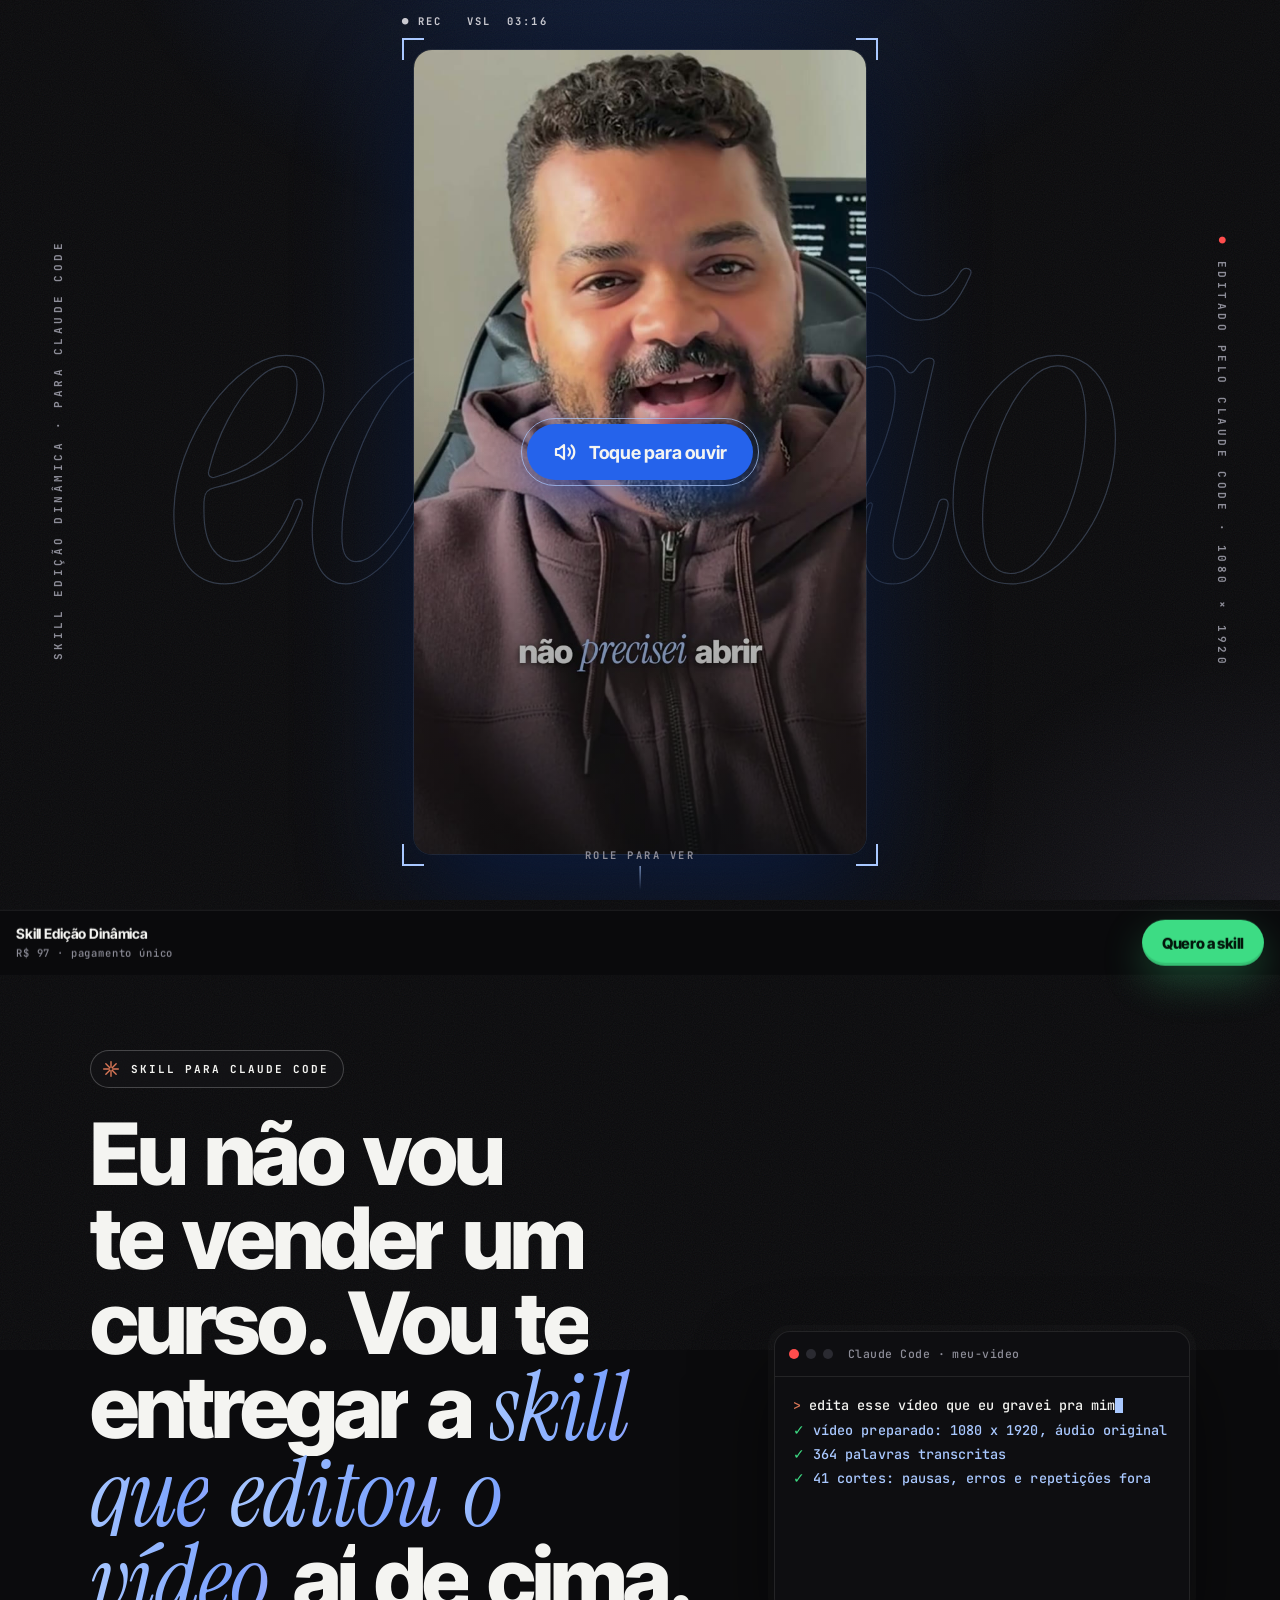
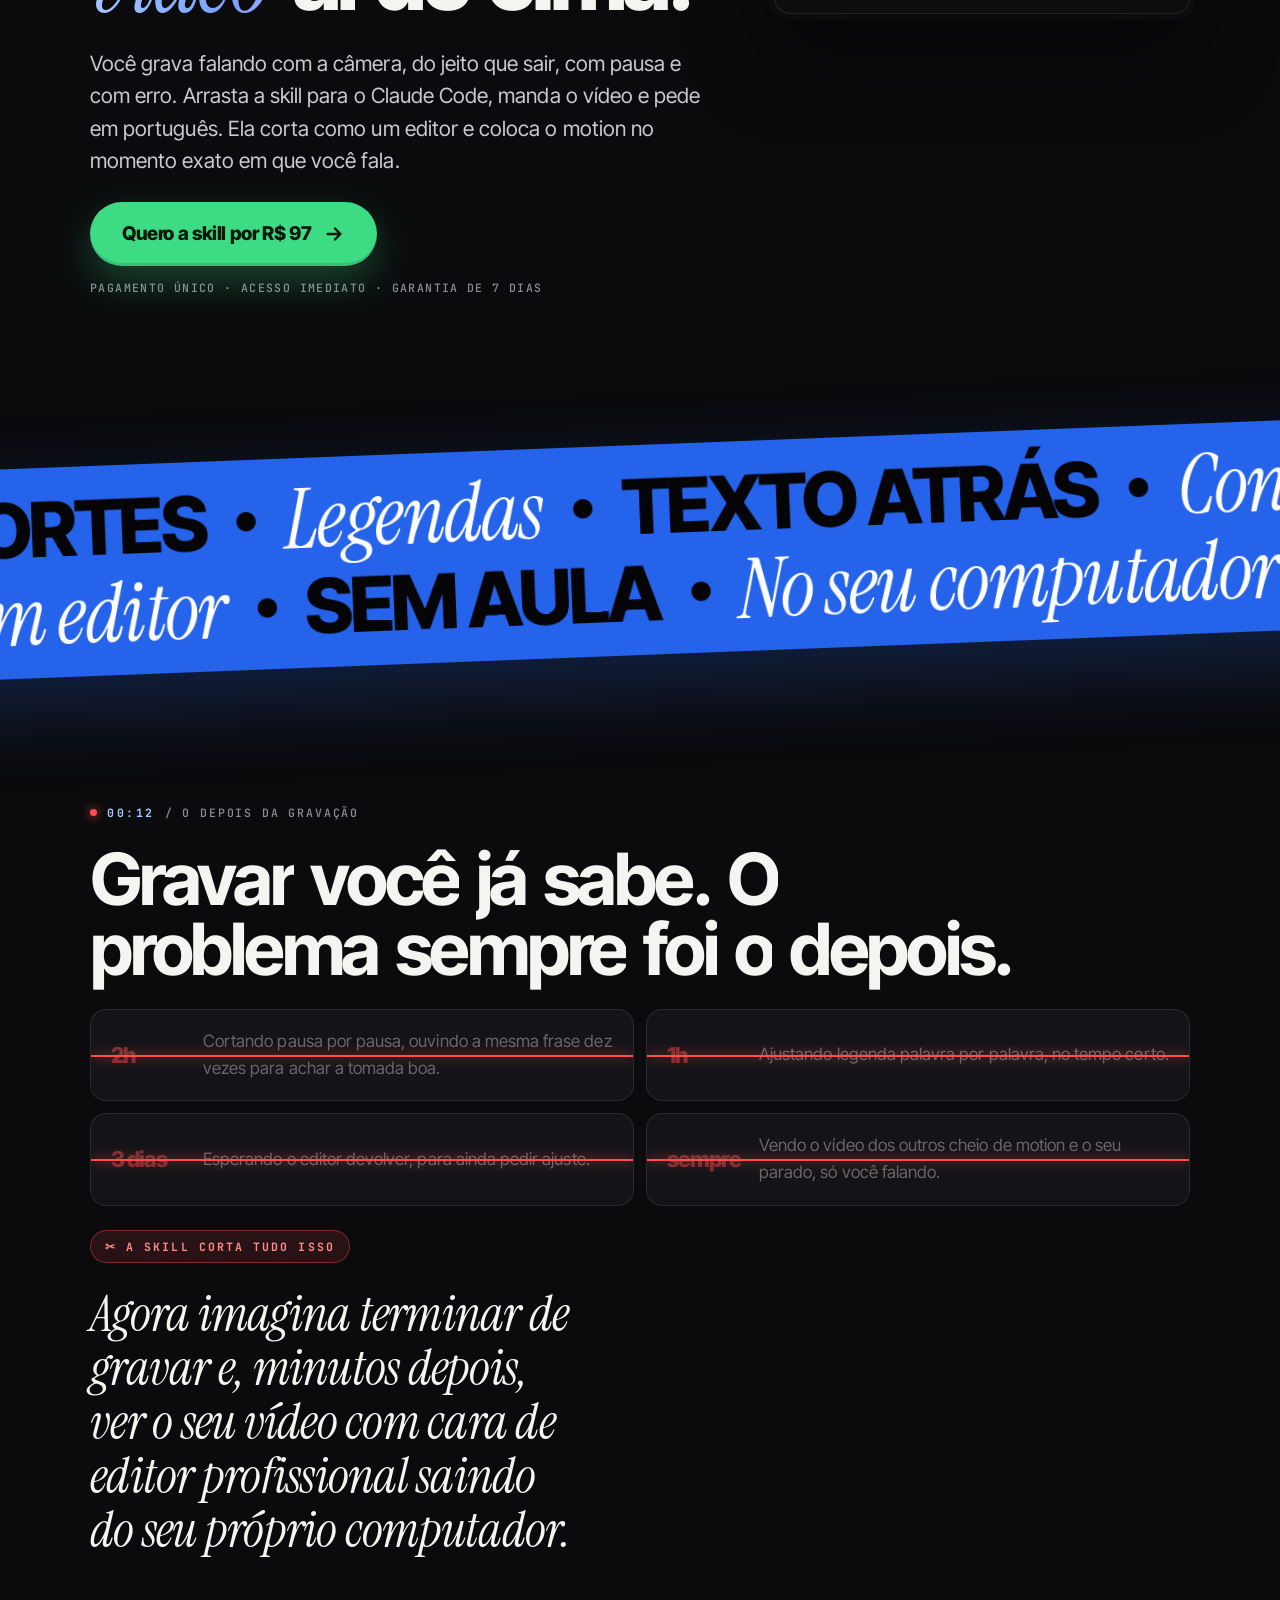
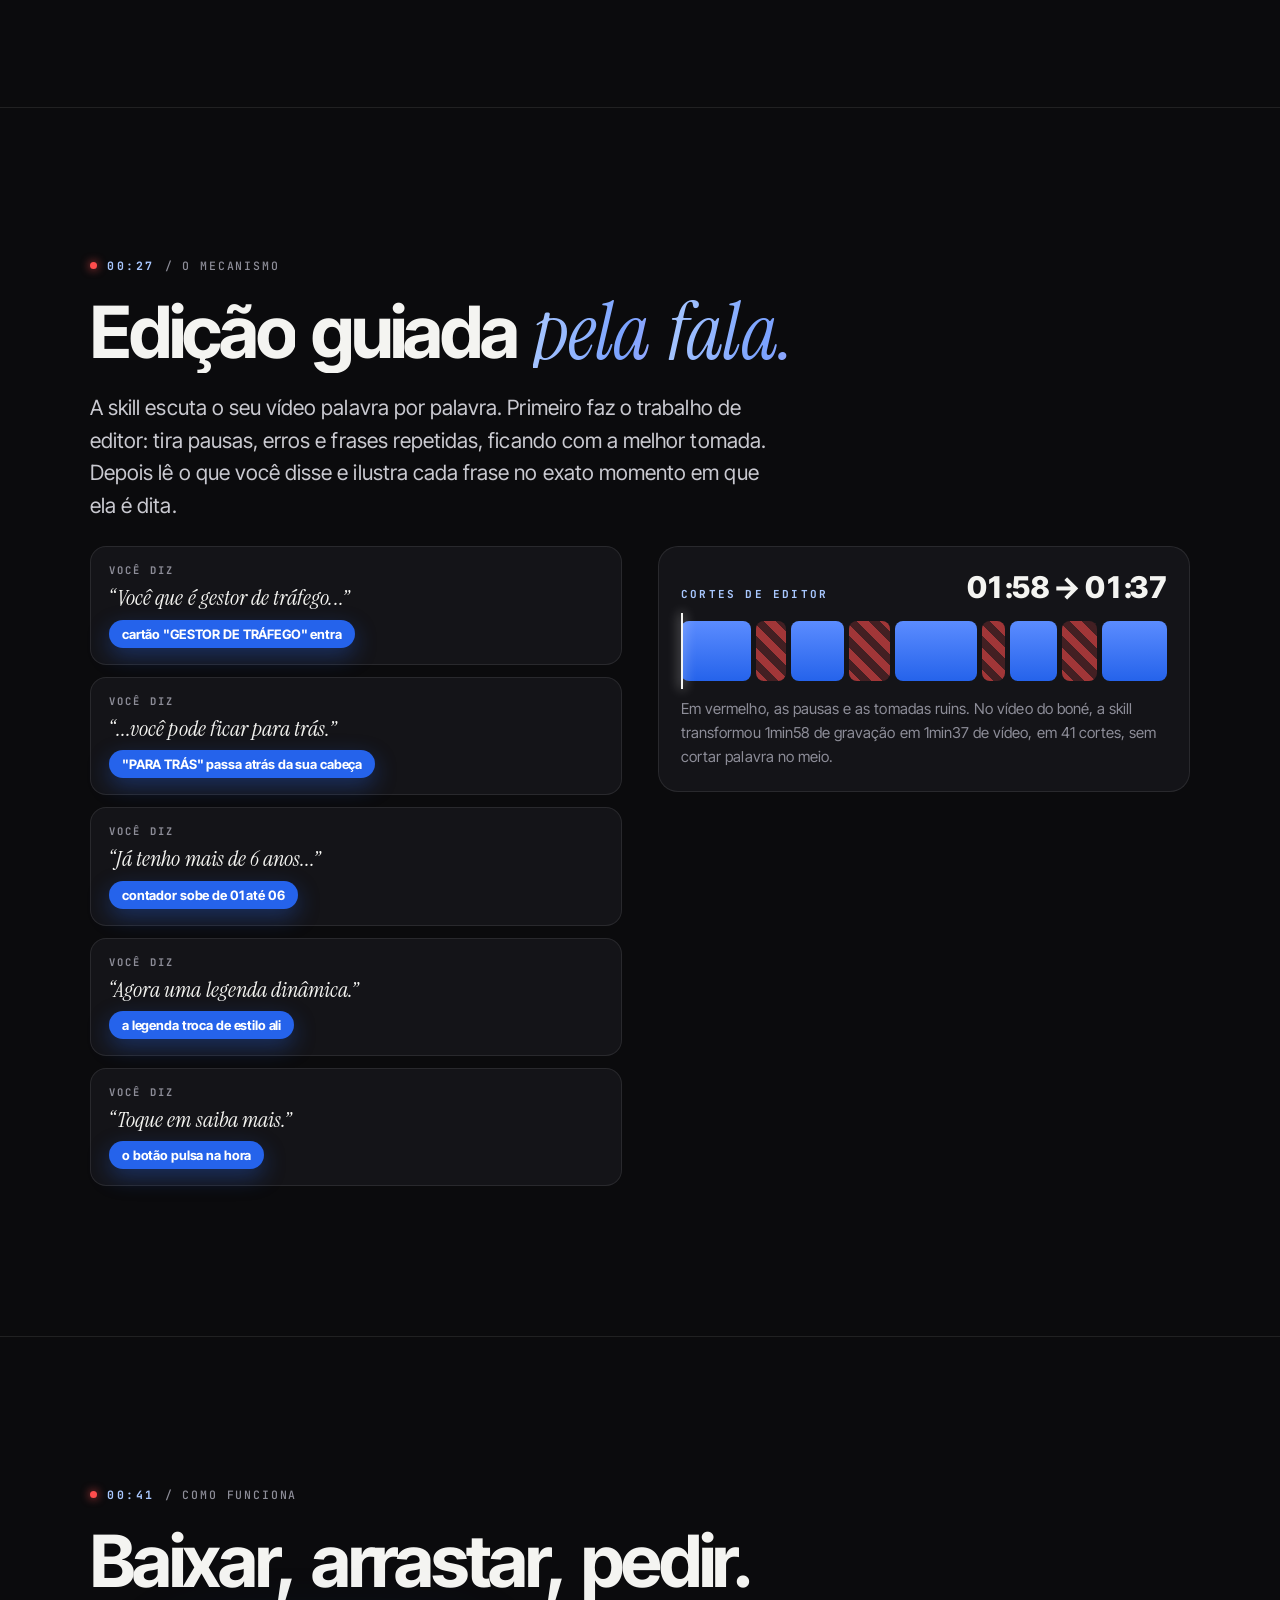
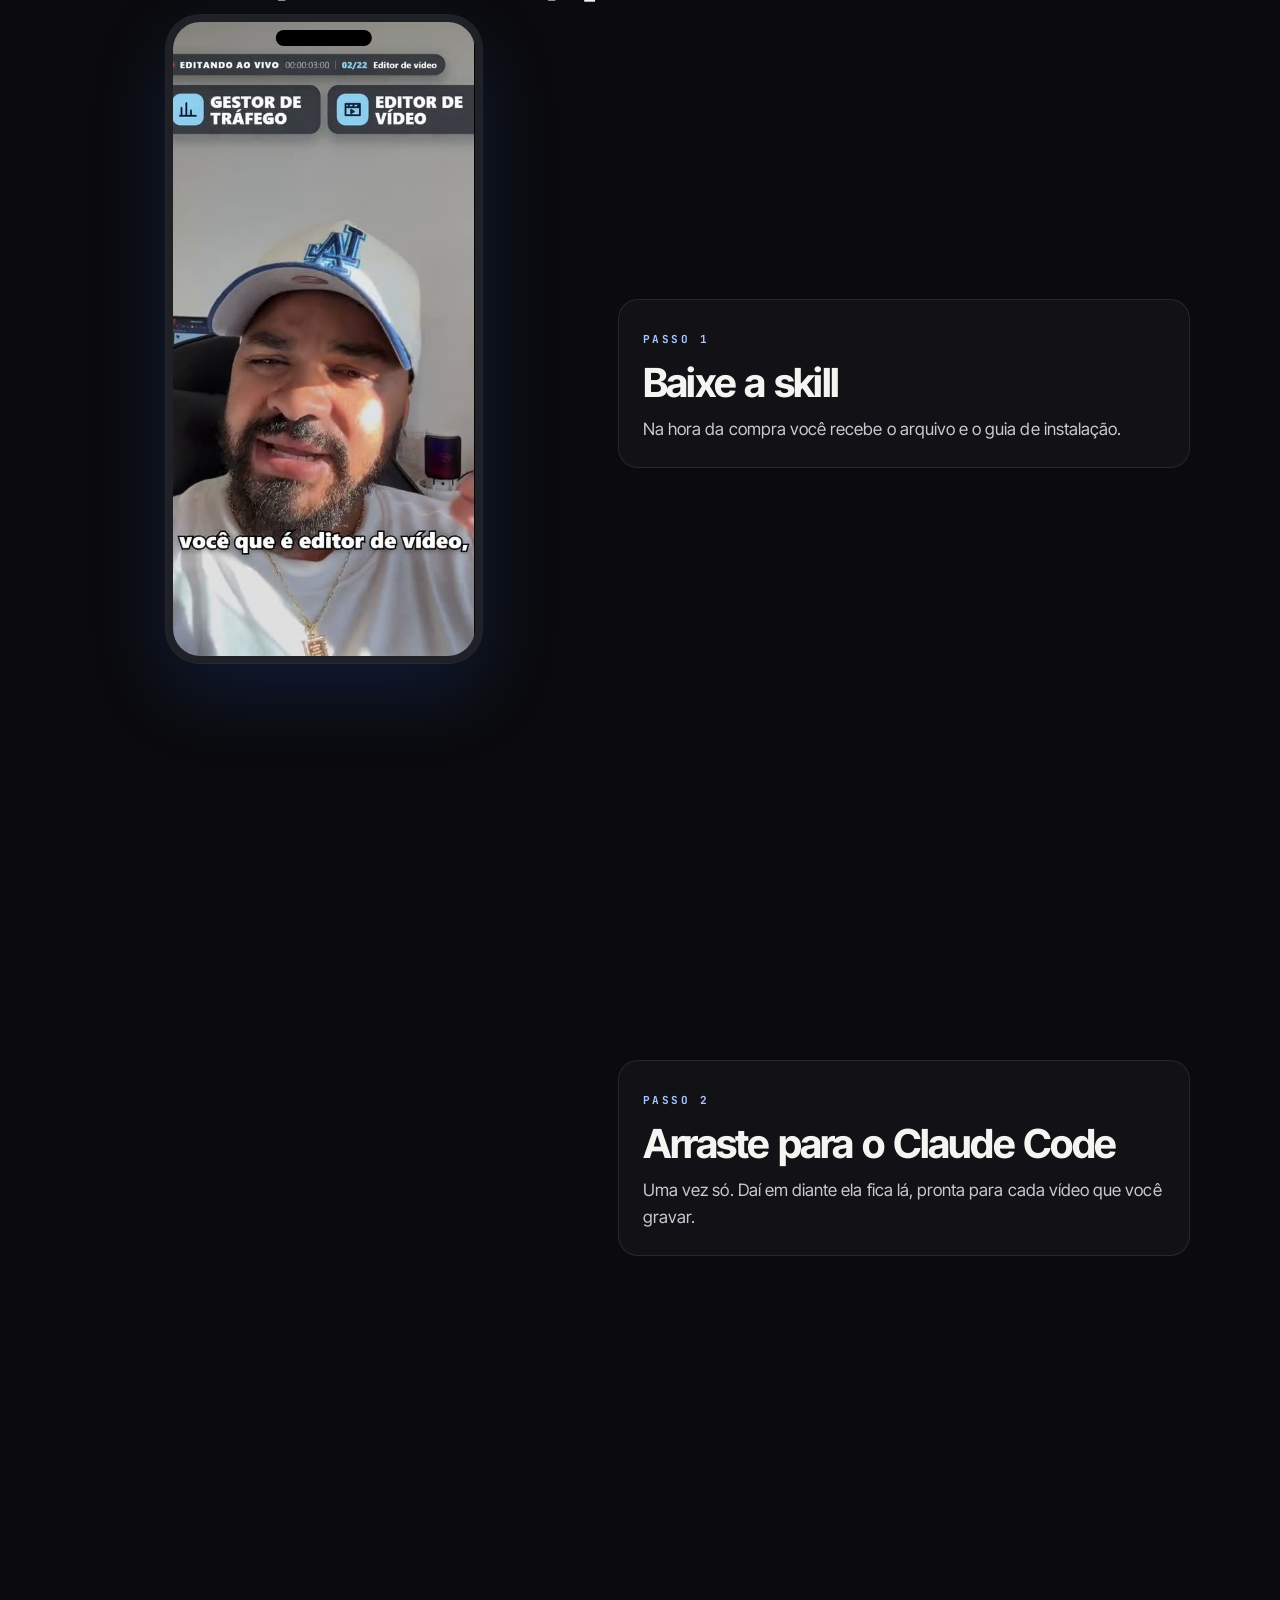
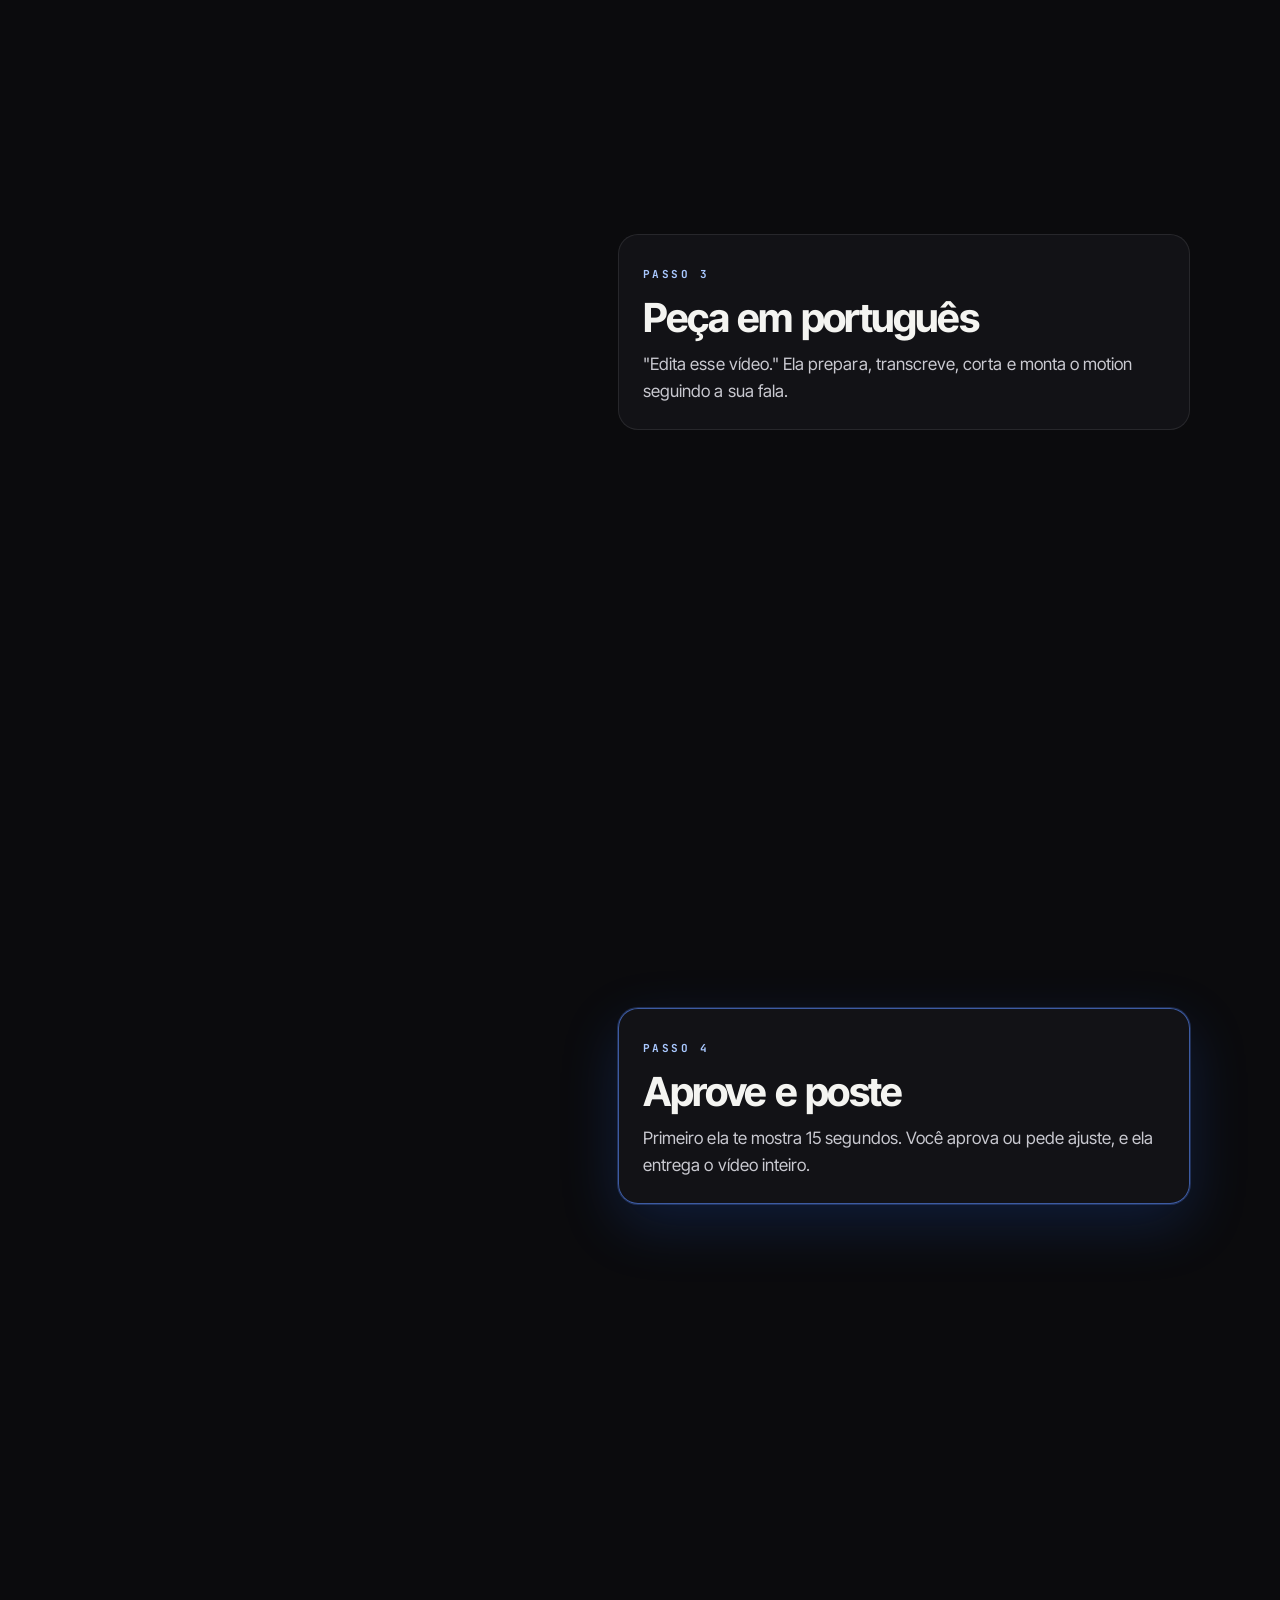
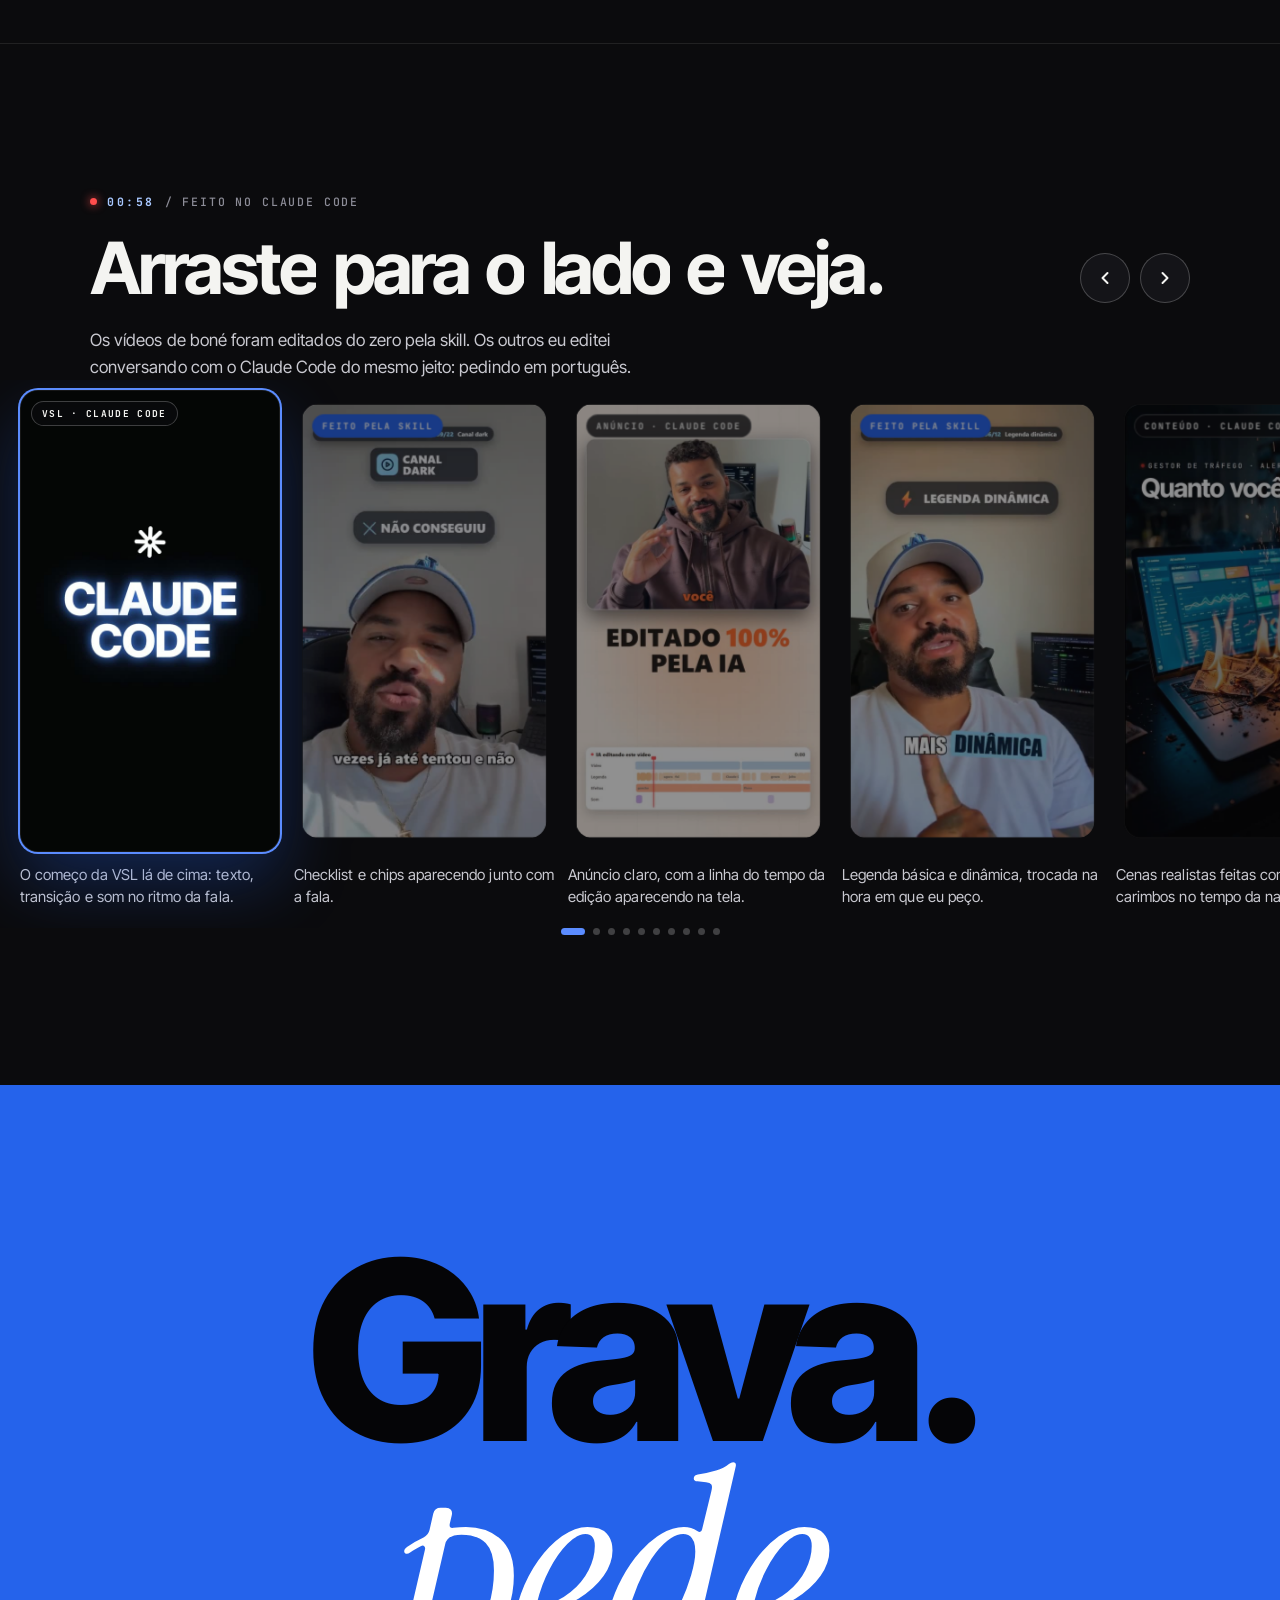
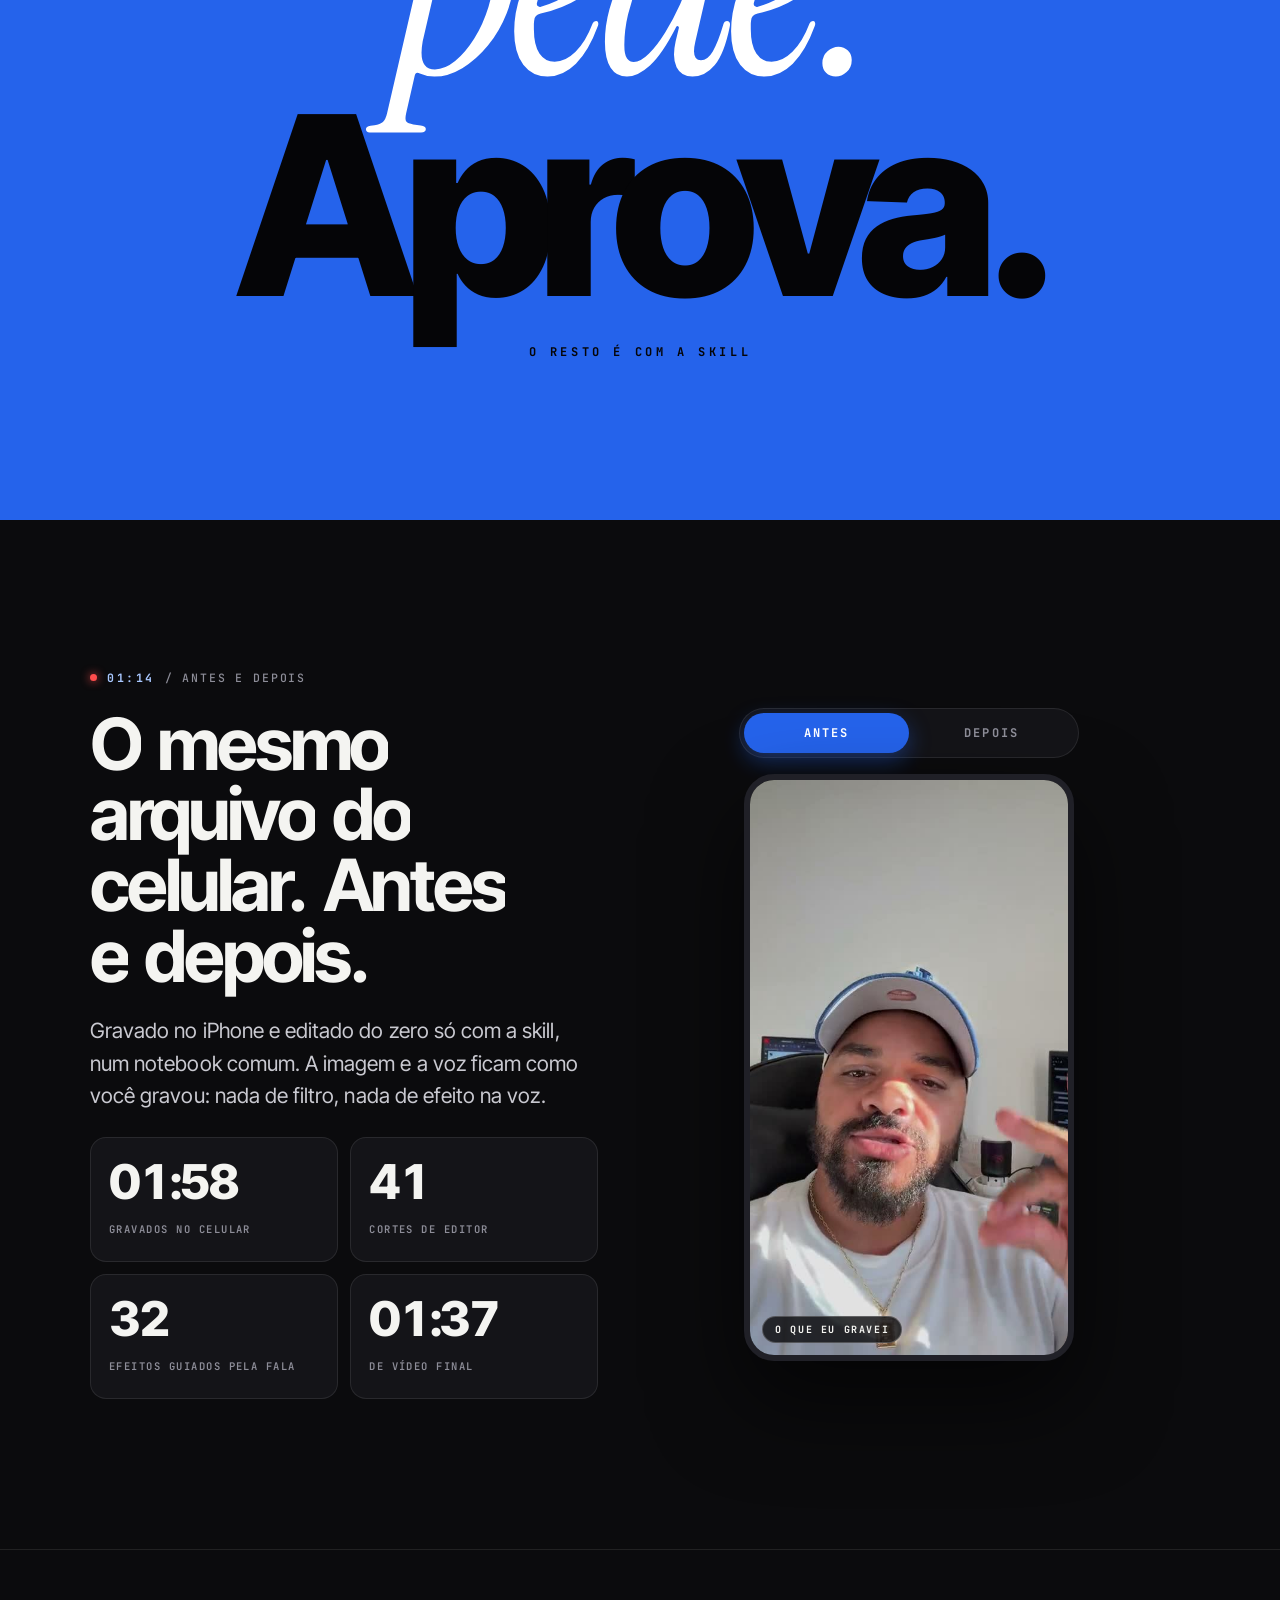
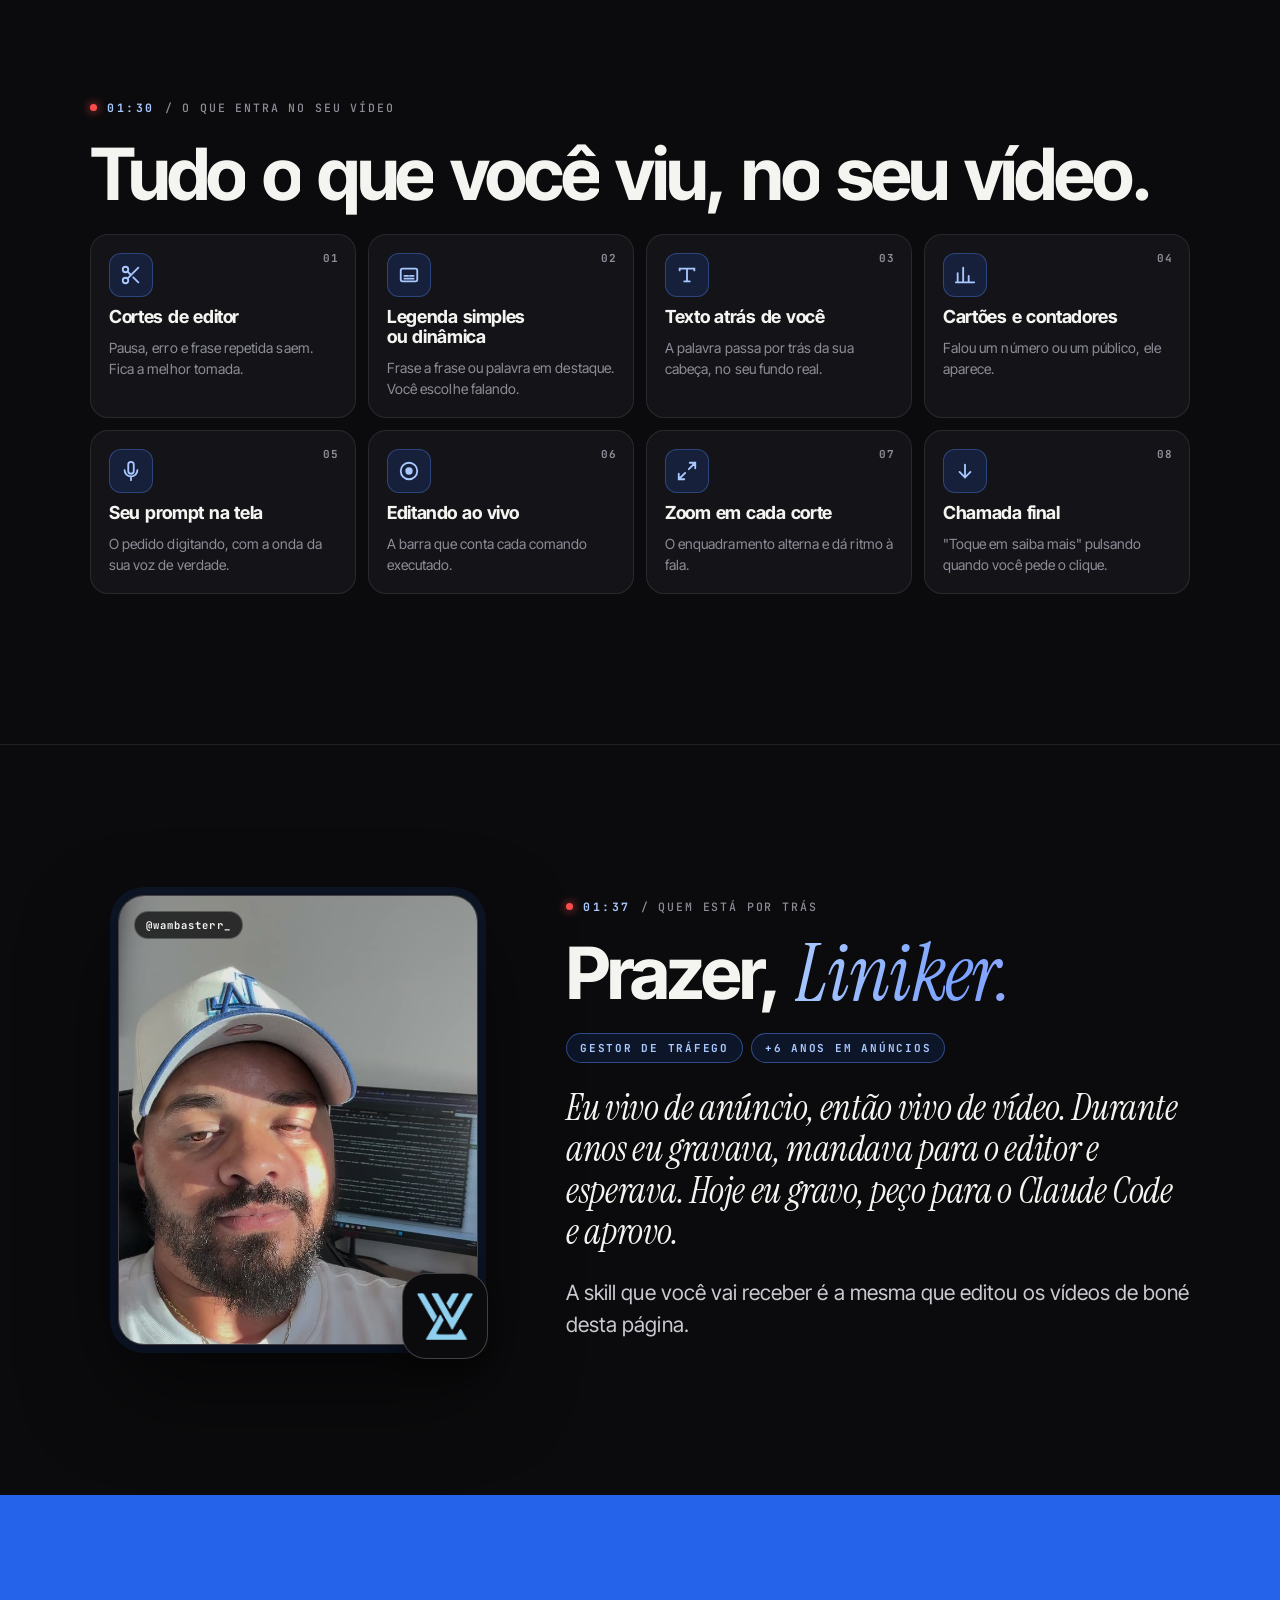
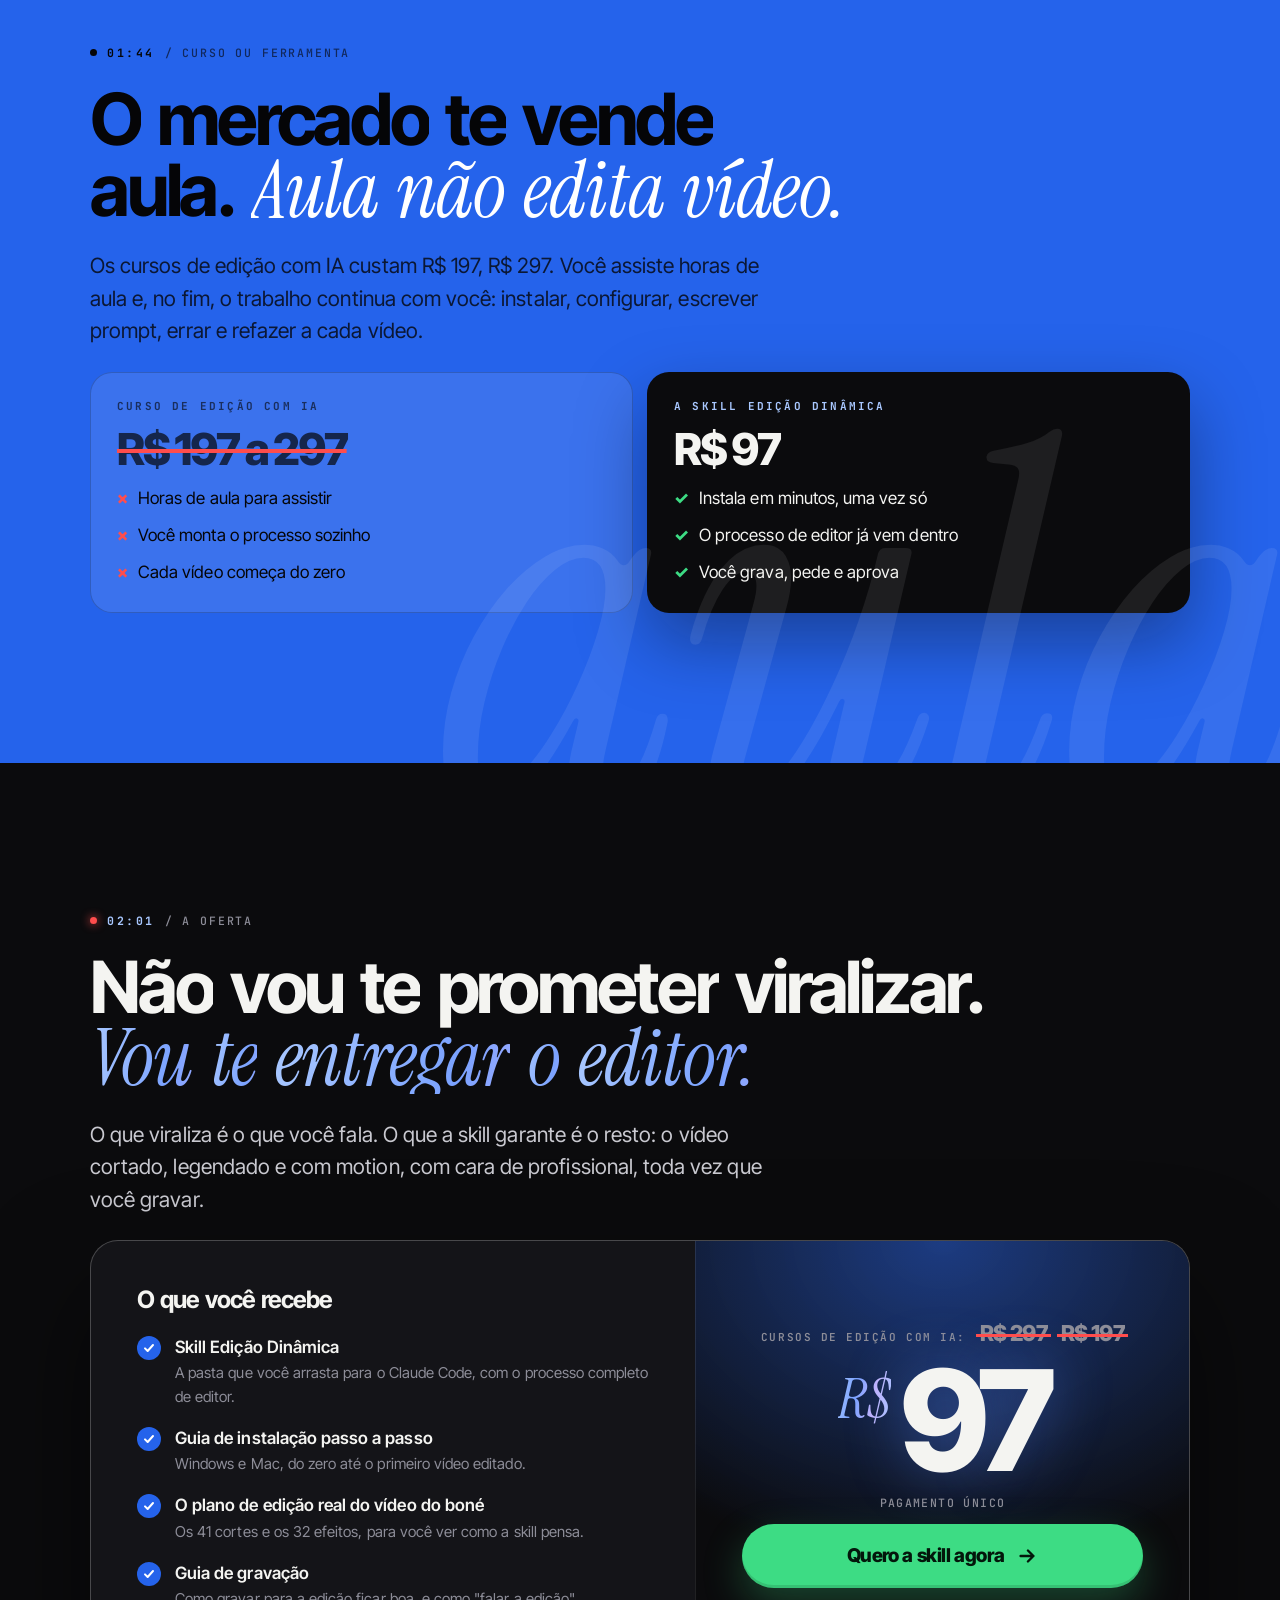
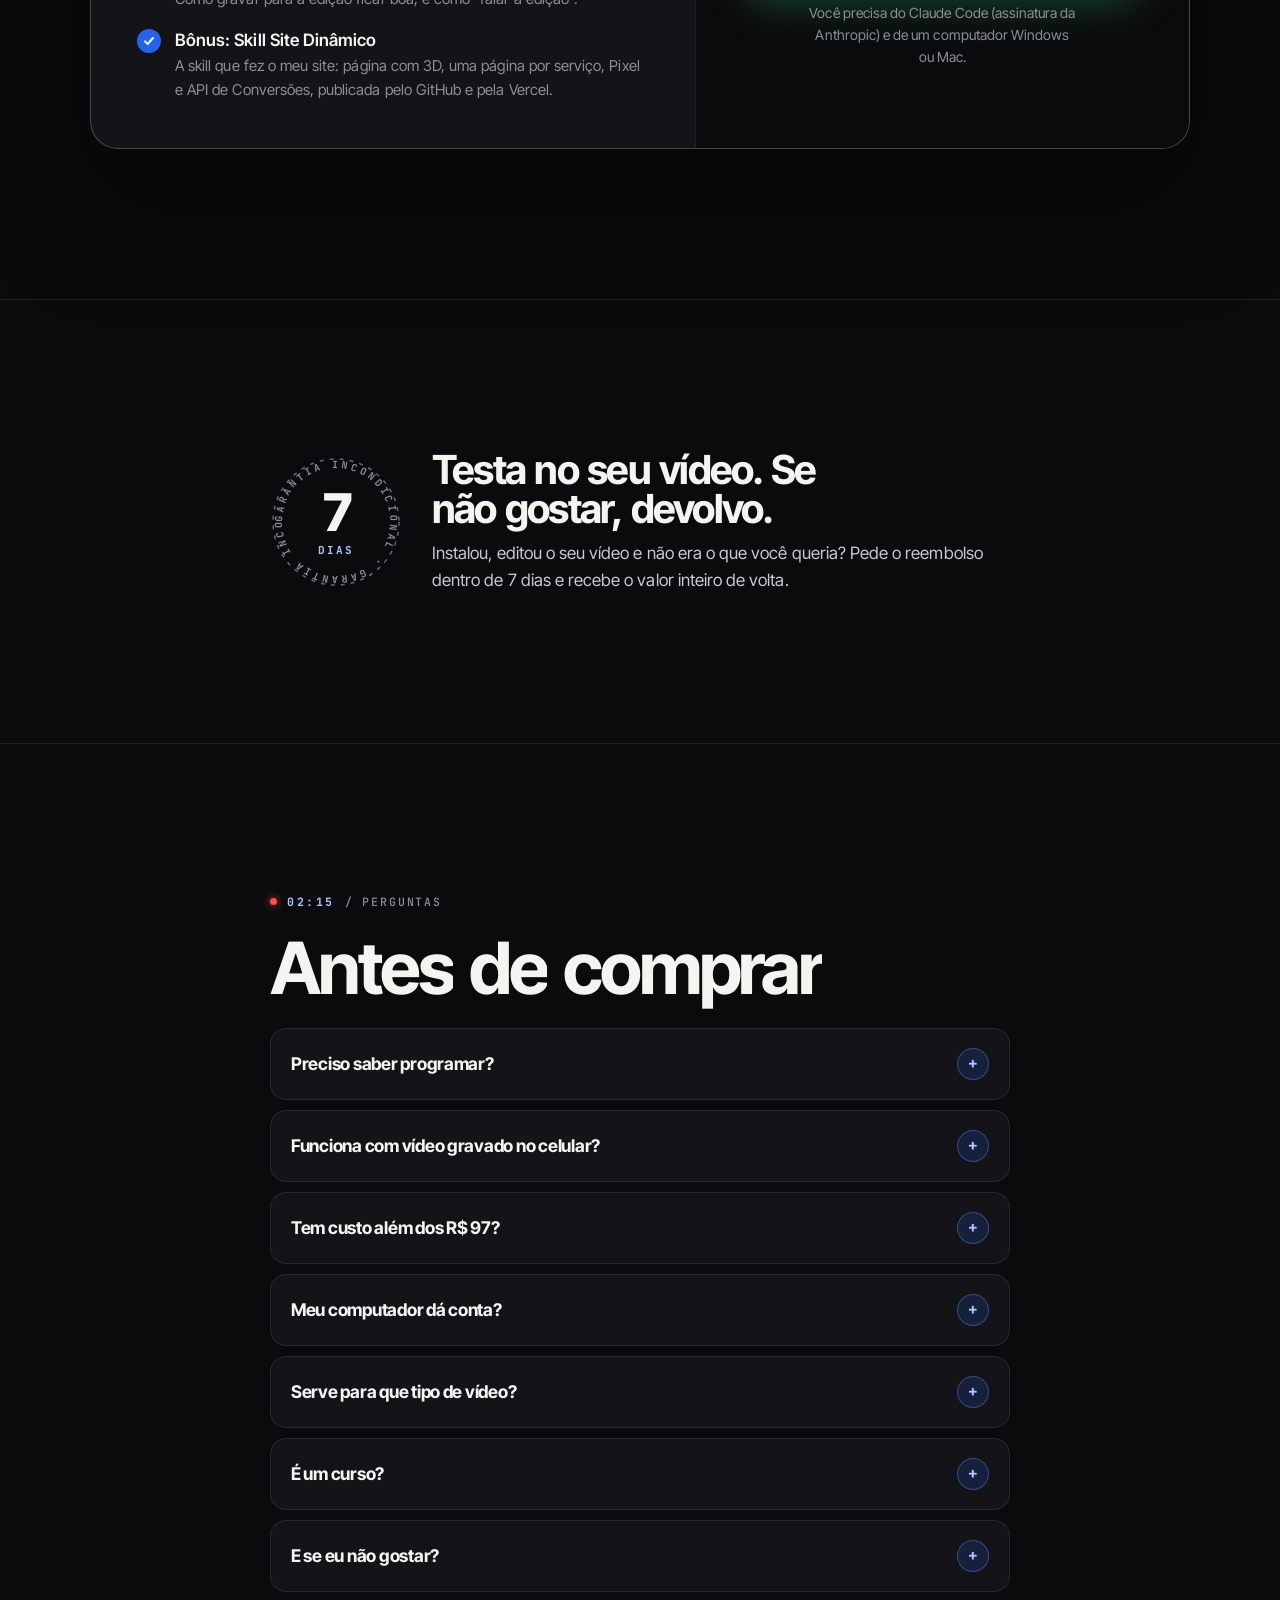
==== commit ccfc8428: "Área do aluno: bônus Skill Site Dinâmico - Download da skill de sites (/edicao-magnetica/baixar?skil" ====
--- a/edicao-ia.html
+++ b/edicao-ia.html
@@ -273,6 +273,7 @@
             <li><div>Guia de instalação passo a passo<span>Windows e Mac, do zero até o primeiro vídeo editado.</span></div></li>
             <li><div>O plano de edição real do vídeo do boné<span>Os 41 cortes e os 32 efeitos, para você ver como a skill pensa.</span></div></li>
             <li><div>Guia de gravação<span>Como gravar para a edição ficar boa, e como "falar a edição".</span></div></li>
+            <li><div>Bônus: Skill Site Dinâmico<span>A skill que fez o meu site: página com 3D, uma página por serviço, Pixel e API de Conversões, publicada pelo GitHub e pela Vercel.</span></div></li>
           </ul>
         </div>
         <div class="preco" id="preco">
